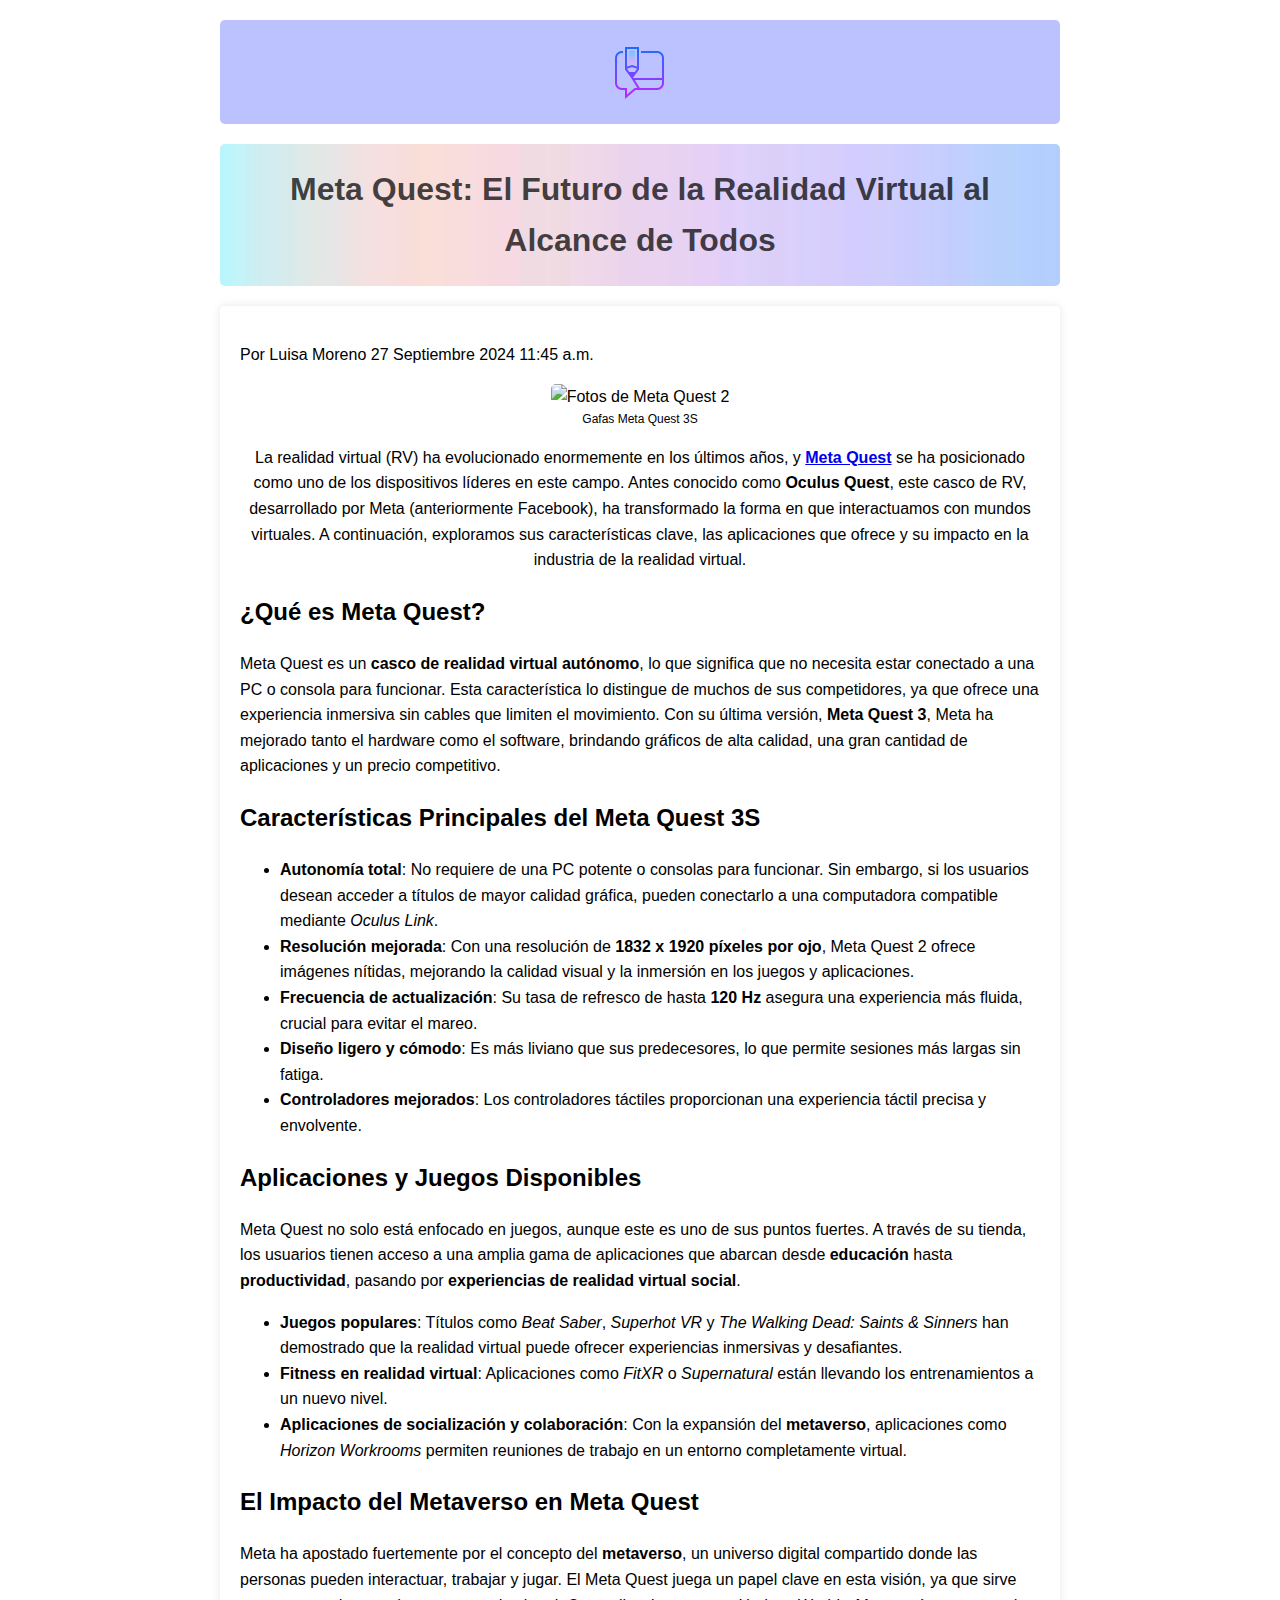
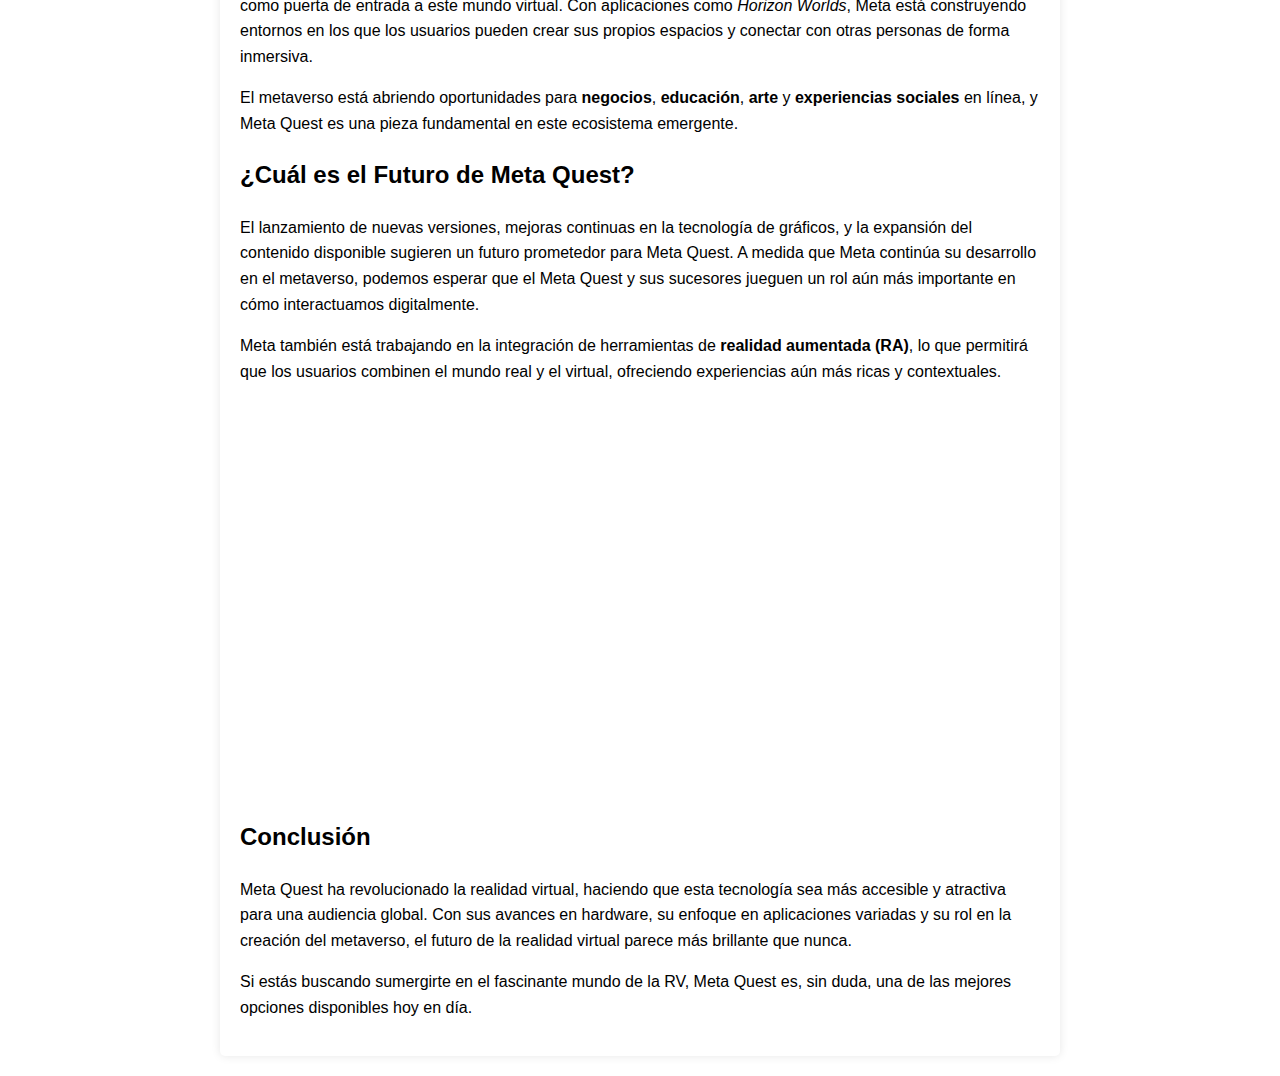
==== articulo.html @ 4269fbe4 "update" ====
<html>
    <head>
        <title>Meta Quest: El Futuro de la Realidad Virtual</title>
        <link rel="stylesheet" href="articulo.css">
        
    </head>

    <body>
        <header>
            <a id=icon href="index.html"><img src="icon.png" alt="Logo" ></a>
          <nav></nav>
             
        </header>

            <div class="titulo">
                
                <h1>Meta Quest: El Futuro de la Realidad Virtual al Alcance de Todos</h1>
                
            </div>

            

        <main>
           
            <section>
                <p>Por Luisa Moreno 27 Septiembre 2024 11:45 a.m.</p>
            </section>
            <section class="meta">
                <img src="https://scontent.fbcn7-2.fna.fbcdn.net/v/t39.2365-6/461281784_1699229494144228_4558299004000906698_n.png?_nc_cat=108&ccb=1-7&_nc_sid=d61bc9&_nc_ohc=MqnwHgGH9qkQ7kNvgGtTOUF&_nc_ht=scontent.fbcn7-2.fna&_nc_gid=AQpBHiRrllKTutJBOdtT3KP&oh=00_AYBszofMrrGeaXEqudrX9FskFVzA6SoxOxONmG6FSy1nRA&oe=66FB4BBB" alt="Fotos de Meta Quest 2">
                <figcaption>Gafas Meta Quest 3S</figcaption>
                <p>La realidad virtual (RV) ha evolucionado enormemente en los últimos años, y <a href="https://www.meta.com/es/quest/" target="_blank"><strong>Meta Quest</strong></a> se ha posicionado como uno de los dispositivos líderes en este campo. Antes conocido como <strong> Oculus Quest</strong>, este casco de RV, desarrollado por Meta (anteriormente Facebook), ha transformado la forma en que interactuamos con mundos virtuales. A continuación, exploramos sus características clave, las aplicaciones que ofrece y su impacto en la industria de la realidad virtual.</p>
            </section>
    
            <section>
                <h2>¿Qué es Meta Quest?</h2>
                <p>Meta Quest es un <strong>casco de realidad virtual autónomo</strong>, lo que significa que no necesita estar conectado a una PC o consola para funcionar. Esta característica lo distingue de muchos de sus competidores, ya que ofrece una experiencia inmersiva sin cables que limiten el movimiento. Con su última versión, <strong>Meta Quest 3</strong>, Meta ha mejorado tanto el hardware como el software, brindando gráficos de alta calidad, una gran cantidad de aplicaciones y un precio competitivo.</p>
            </section>
    
            <section>
                <h2>Características Principales del Meta Quest 3S</h2>
                <ul>
                    <li><strong>Autonomía total</strong>: No requiere de una PC potente o consolas para funcionar. Sin embargo, si los usuarios desean acceder a títulos de mayor calidad gráfica, pueden conectarlo a una computadora compatible mediante <em>Oculus Link</em>.</li>
                    <li><strong>Resolución mejorada</strong>: Con una resolución de <strong>1832 x 1920 píxeles por ojo</strong>, Meta Quest 2 ofrece imágenes nítidas, mejorando la calidad visual y la inmersión en los juegos y aplicaciones.</li>
                    <li><strong>Frecuencia de actualización</strong>: Su tasa de refresco de hasta <strong>120 Hz</strong> asegura una experiencia más fluida, crucial para evitar el mareo.</li>
                    <li><strong>Diseño ligero y cómodo</strong>: Es más liviano que sus predecesores, lo que permite sesiones más largas sin fatiga.</li>
                    <li><strong>Controladores mejorados</strong>: Los controladores táctiles proporcionan una experiencia táctil precisa y envolvente.</li>
                </ul>
            </section>
    
            <section>
                <h2>Aplicaciones y Juegos Disponibles</h2>
                <p>Meta Quest no solo está enfocado en juegos, aunque este es uno de sus puntos fuertes. A través de su tienda, los usuarios tienen acceso a una amplia gama de aplicaciones que abarcan desde <strong>educación</strong> hasta <strong>productividad</strong>, pasando por <strong>experiencias de realidad virtual social</strong>.</p>
                <ul>
                    <li><strong>Juegos populares</strong>: Títulos como <em>Beat Saber</em>, <em>Superhot VR</em> y <em>The Walking Dead: Saints & Sinners</em> han demostrado que la realidad virtual puede ofrecer experiencias inmersivas y desafiantes.</li>
                    <li><strong>Fitness en realidad virtual</strong>: Aplicaciones como <em>FitXR</em> o <em>Supernatural</em> están llevando los entrenamientos a un nuevo nivel.</li>
                    <li><strong>Aplicaciones de socialización y colaboración</strong>: Con la expansión del <strong>metaverso</strong>, aplicaciones como <em>Horizon Workrooms</em> permiten reuniones de trabajo en un entorno completamente virtual.</li>
                </ul>
            </section>
    
            <section>
                <h2>El Impacto del Metaverso en Meta Quest</h2>
                <p>Meta ha apostado fuertemente por el concepto del <strong>metaverso</strong>, un universo digital compartido donde las personas pueden interactuar, trabajar y jugar. El Meta Quest juega un papel clave en esta visión, ya que sirve como puerta de entrada a este mundo virtual. Con aplicaciones como <em>Horizon Worlds</em>, Meta está construyendo entornos en los que los usuarios pueden crear sus propios espacios y conectar con otras personas de forma inmersiva.</p>
                <p>El metaverso está abriendo oportunidades para <strong>negocios</strong>, <strong>educación</strong>, <strong>arte</strong> y <strong>experiencias sociales</strong> en línea, y Meta Quest es una pieza fundamental en este ecosistema emergente.</p>
            </section>
    
         
           <section>
                <h2>¿Cuál es el Futuro de Meta Quest?</h2>
                <p>El lanzamiento de nuevas versiones, mejoras continuas en la tecnología de gráficos, y la expansión del contenido disponible sugieren un futuro prometedor para Meta Quest. A medida que Meta continúa su desarrollo en el metaverso, podemos esperar que el Meta Quest y sus sucesores jueguen un rol aún más importante en cómo interactuamos digitalmente.</p>
                <p>Meta también está trabajando en la integración de herramientas de <strong>realidad aumentada (RA)</strong>, lo que permitirá que los usuarios combinen el mundo real y el virtual, ofreciendo experiencias aún más ricas y contextuales.</p>
                <iframe width="703" height="398" src="https://www.youtube.com/embed/oAf5M4Q0Pu8" title="Introducing Meta Quest 3S" frameborder="0" allow="accelerometer; autoplay; clipboard-write; encrypted-media; gyroscope; picture-in-picture; web-share" referrerpolicy="strict-origin-when-cross-origin" allowfullscreen></iframe>
            </section>
    
            <section>
                <h2>Conclusión</h2>
                <p>Meta Quest ha revolucionado la realidad virtual, haciendo que esta tecnología sea más accesible y atractiva para una audiencia global. Con sus avances en hardware, su enfoque en aplicaciones variadas y su rol en la creación del metaverso, el futuro de la realidad virtual parece más brillante que nunca.</p>
                <p>Si estás buscando sumergirte en el fascinante mundo de la RV, Meta Quest es, sin duda, una de las mejores opciones disponibles hoy en día.</p>
            </section>
        </main>

    </body>
</html>
---- articulo.css ----
body {
    font-family: Arial, Helvetica, sans-serif;
    line-height: 1.6;
    margin: 0;
    padding: 0;
}

header{
    background-color: #56f6;
    color: #000C;
    border-radius: 5px;
    padding: 10px 0;
    text-align: center;
    max-width: 800px;
    margin: 20px auto;
    padding: 20px;
}

h1{ 
    margin: auto;
   
   }

main {
    max-width: 800px;
    margin: 20px auto;
    padding: 20px;
    background-color: #fff;
    box-shadow: 0 0 10px rgba(0, 0, 0, 0.1);
    border-radius: 5px;
}

.meta{
    text-align: center;
}

img {
    display: inline;
    max-width: 90%;
    border-radius: 5px;
}

figcaption{
    font-size: 12px;
}

.titulo{
    background-image: url("Titulo.jpeg");
    background-size: cover;
    color: #000B;
    padding: 20px;
    text-align: center;
    background-repeat: no-repeat;
    max-width: 800px;
    margin: 20px auto;
    border-radius: 5px;
}

#icon{
    position: relative;
    justify-content: flex-start;
    margin-top: auto;
}
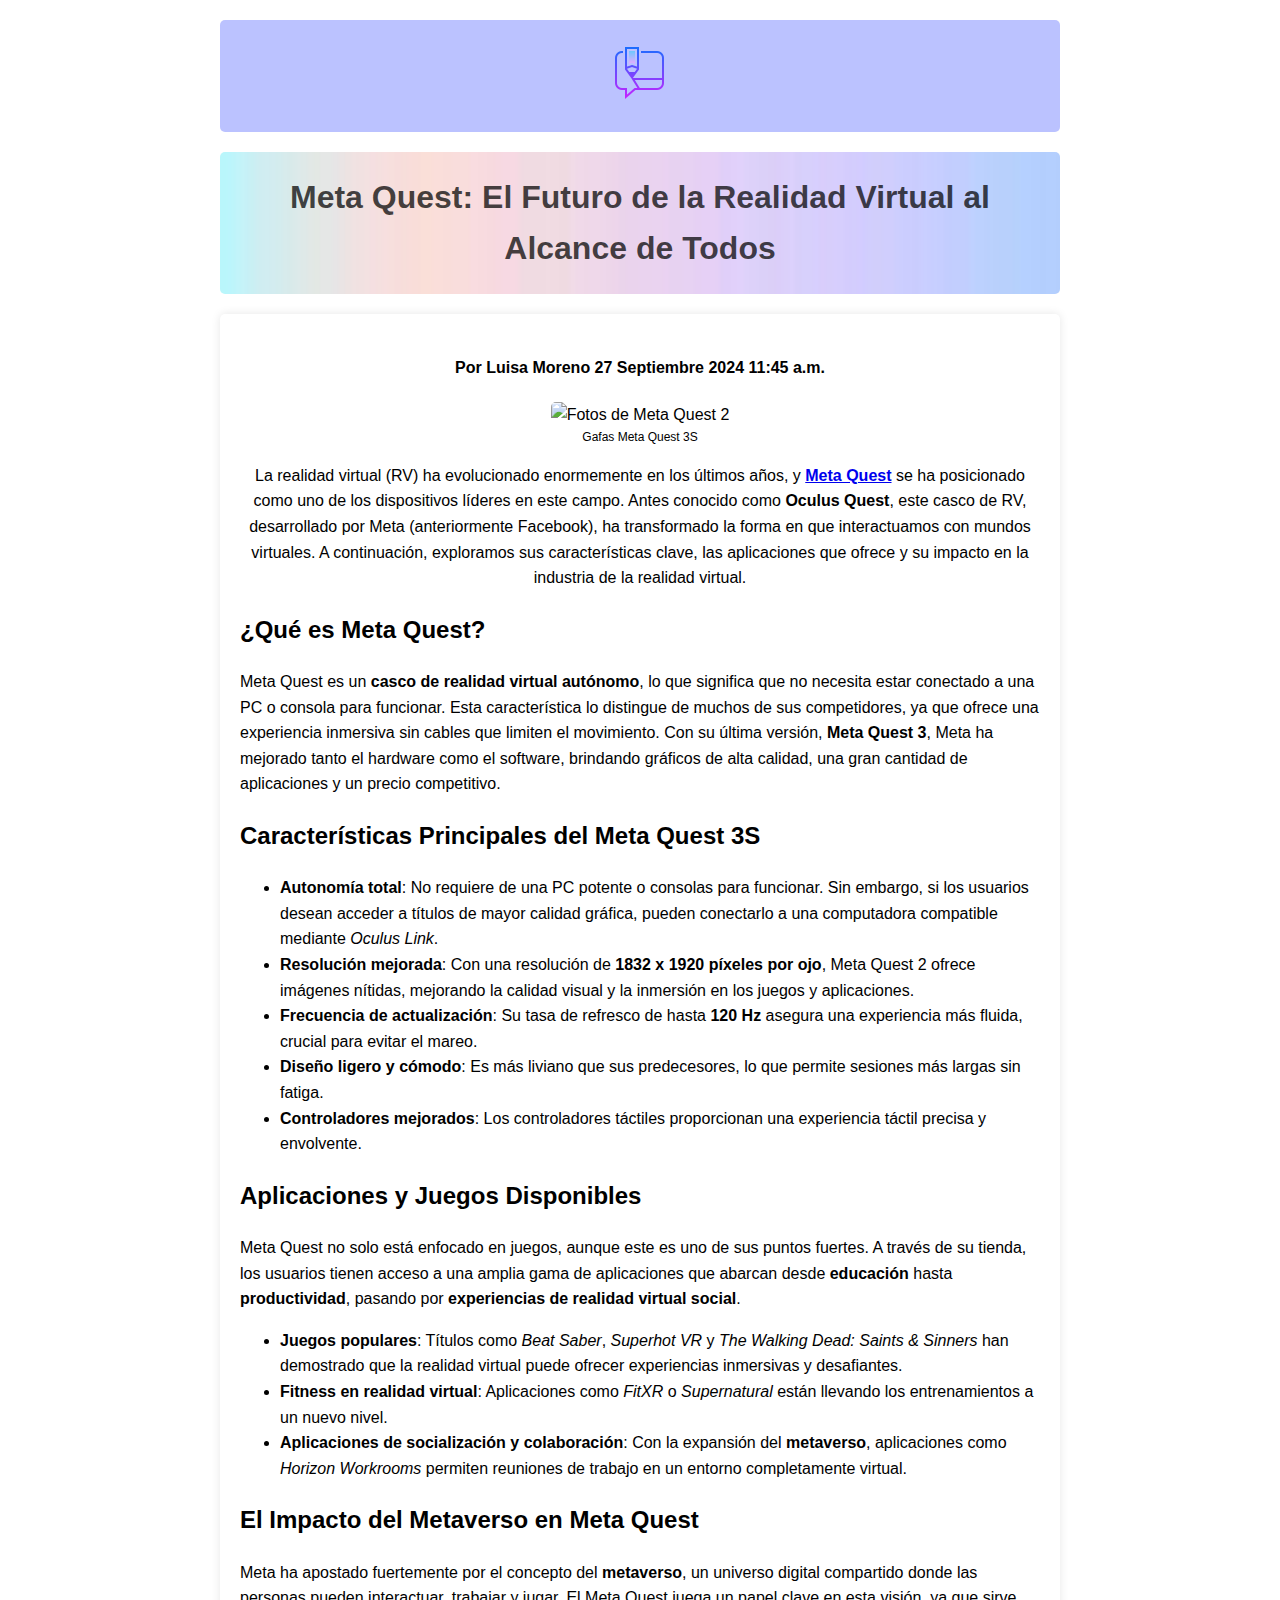
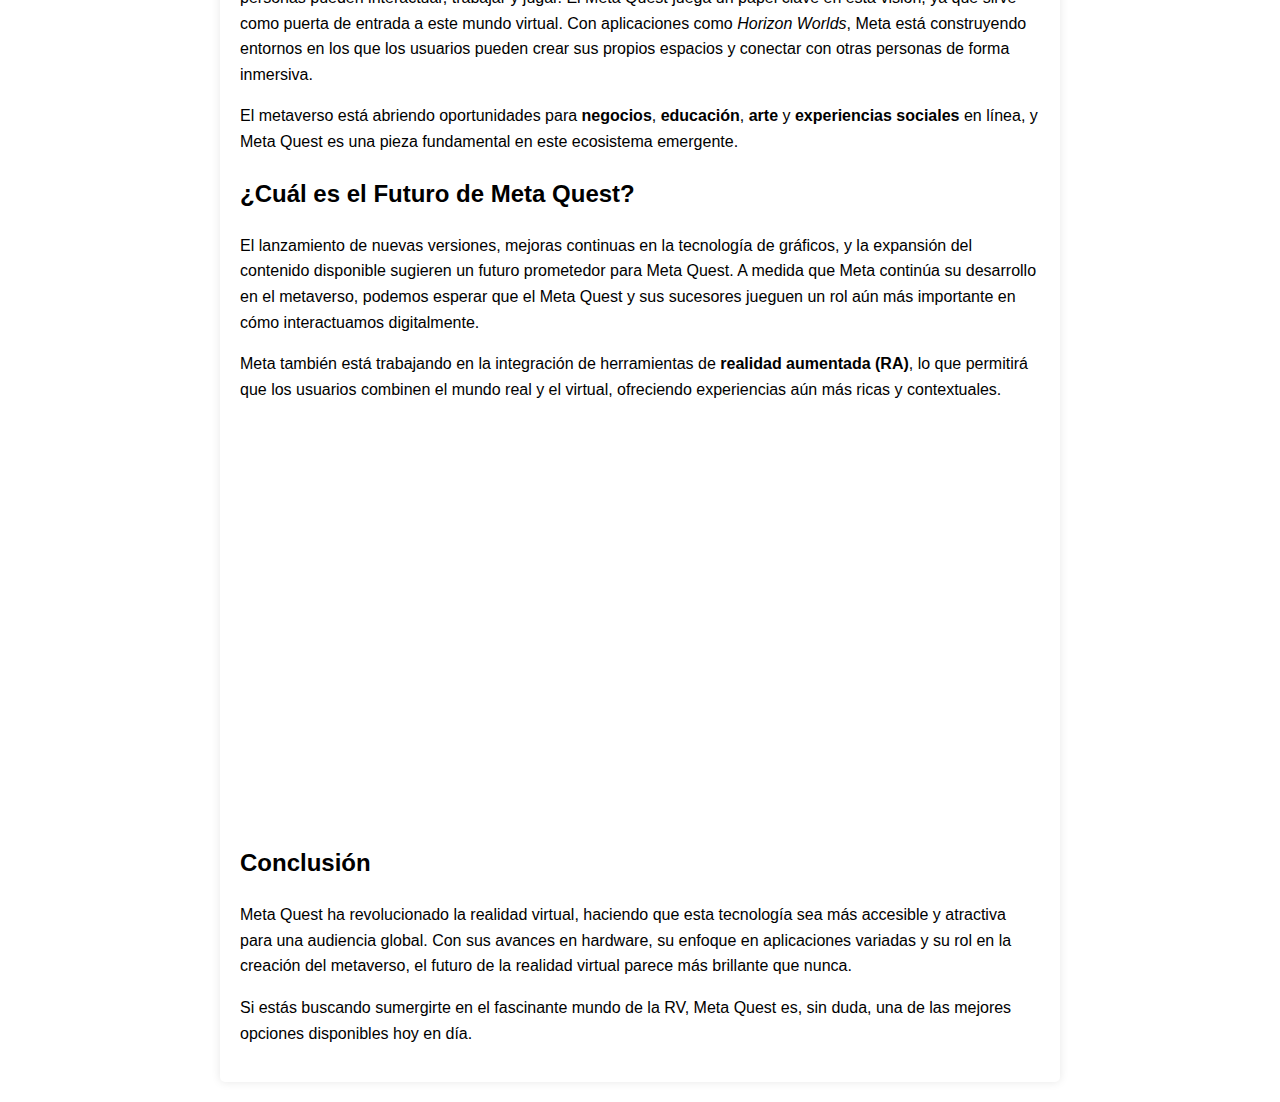
==== commit e3d5a562: "update" ====
--- a/articulo.html
+++ b/articulo.html
@@ -1,8 +1,10 @@
-<html>
+<!DOCTYPE html>
+<html lang="es">
     <head>
         <title>Meta Quest: El Futuro de la Realidad Virtual</title>
         <link rel="stylesheet" href="articulo.css">
-        
+        <meta charset="UTF-8">
+        <meta name="viewport" content="width=device-width, initial-scale=1.0">
     </head>
 
     <body>
@@ -21,13 +23,10 @@
             
 
         <main>
-           
-            <section>
-                <p>Por Luisa Moreno 27 Septiembre 2024 11:45 a.m.</p>
-            </section>
             <section class="meta">
-                <img src="https://scontent.fbcn7-2.fna.fbcdn.net/v/t39.2365-6/461281784_1699229494144228_4558299004000906698_n.png?_nc_cat=108&ccb=1-7&_nc_sid=d61bc9&_nc_ohc=MqnwHgGH9qkQ7kNvgGtTOUF&_nc_ht=scontent.fbcn7-2.fna&_nc_gid=AQpBHiRrllKTutJBOdtT3KP&oh=00_AYBszofMrrGeaXEqudrX9FskFVzA6SoxOxONmG6FSy1nRA&oe=66FB4BBB" alt="Fotos de Meta Quest 2">
-                <figcaption>Gafas Meta Quest 3S</figcaption>
+                <h4>Por Luisa Moreno 27 Septiembre 2024 11:45 a.m.</h4>
+                <figure><img src="https://scontent.fbcn7-2.fna.fbcdn.net/v/t39.2365-6/461281784_1699229494144228_4558299004000906698_n.png?_nc_cat=108&ccb=1-7&_nc_sid=d61bc9&_nc_ohc=MqnwHgGH9qkQ7kNvgGtTOUF&_nc_ht=scontent.fbcn7-2.fna&_nc_gid=AQpBHiRrllKTutJBOdtT3KP&oh=00_AYBszofMrrGeaXEqudrX9FskFVzA6SoxOxONmG6FSy1nRA&oe=66FB4BBB" alt="Fotos de Meta Quest 2">
+                <figcaption>Gafas Meta Quest 3S</figcaption></figure>
                 <p>La realidad virtual (RV) ha evolucionado enormemente en los últimos años, y <a href="https://www.meta.com/es/quest/" target="_blank"><strong>Meta Quest</strong></a> se ha posicionado como uno de los dispositivos líderes en este campo. Antes conocido como <strong> Oculus Quest</strong>, este casco de RV, desarrollado por Meta (anteriormente Facebook), ha transformado la forma en que interactuamos con mundos virtuales. A continuación, exploramos sus características clave, las aplicaciones que ofrece y su impacto en la industria de la realidad virtual.</p>
             </section>
     
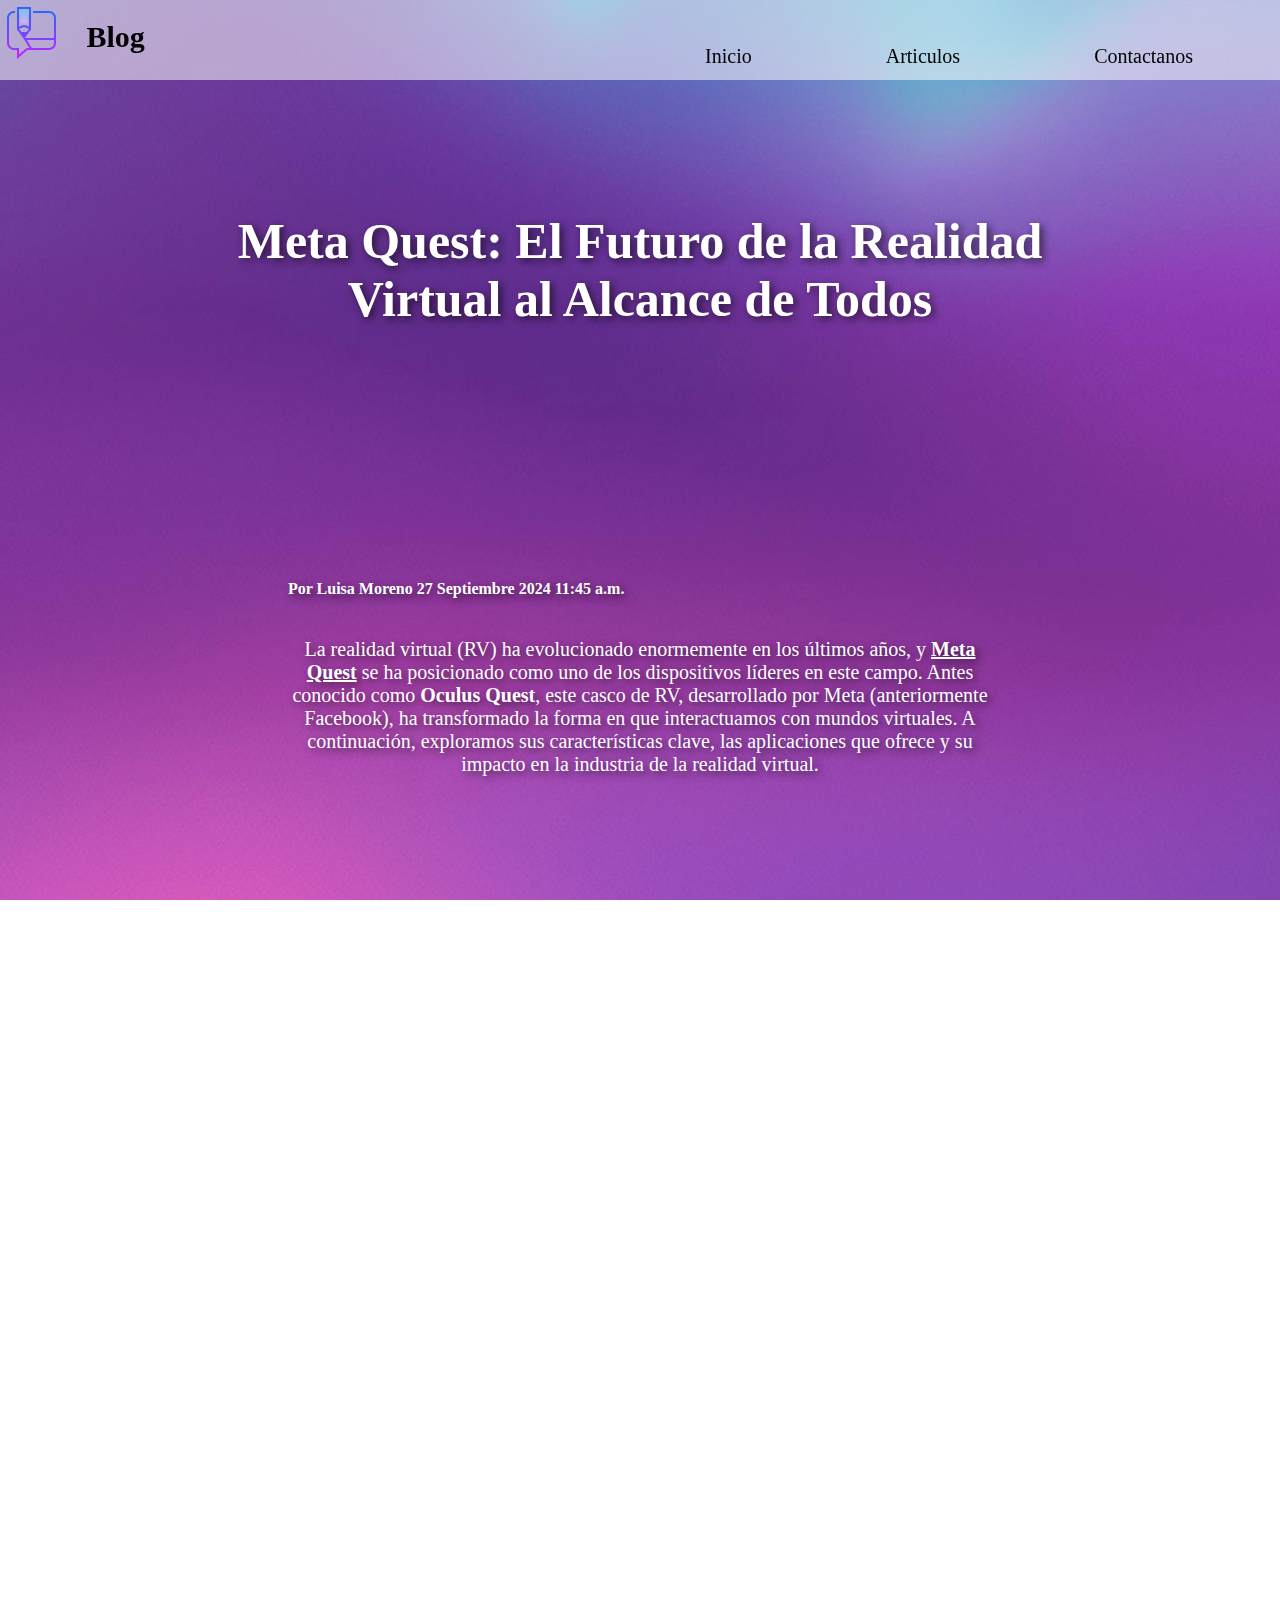
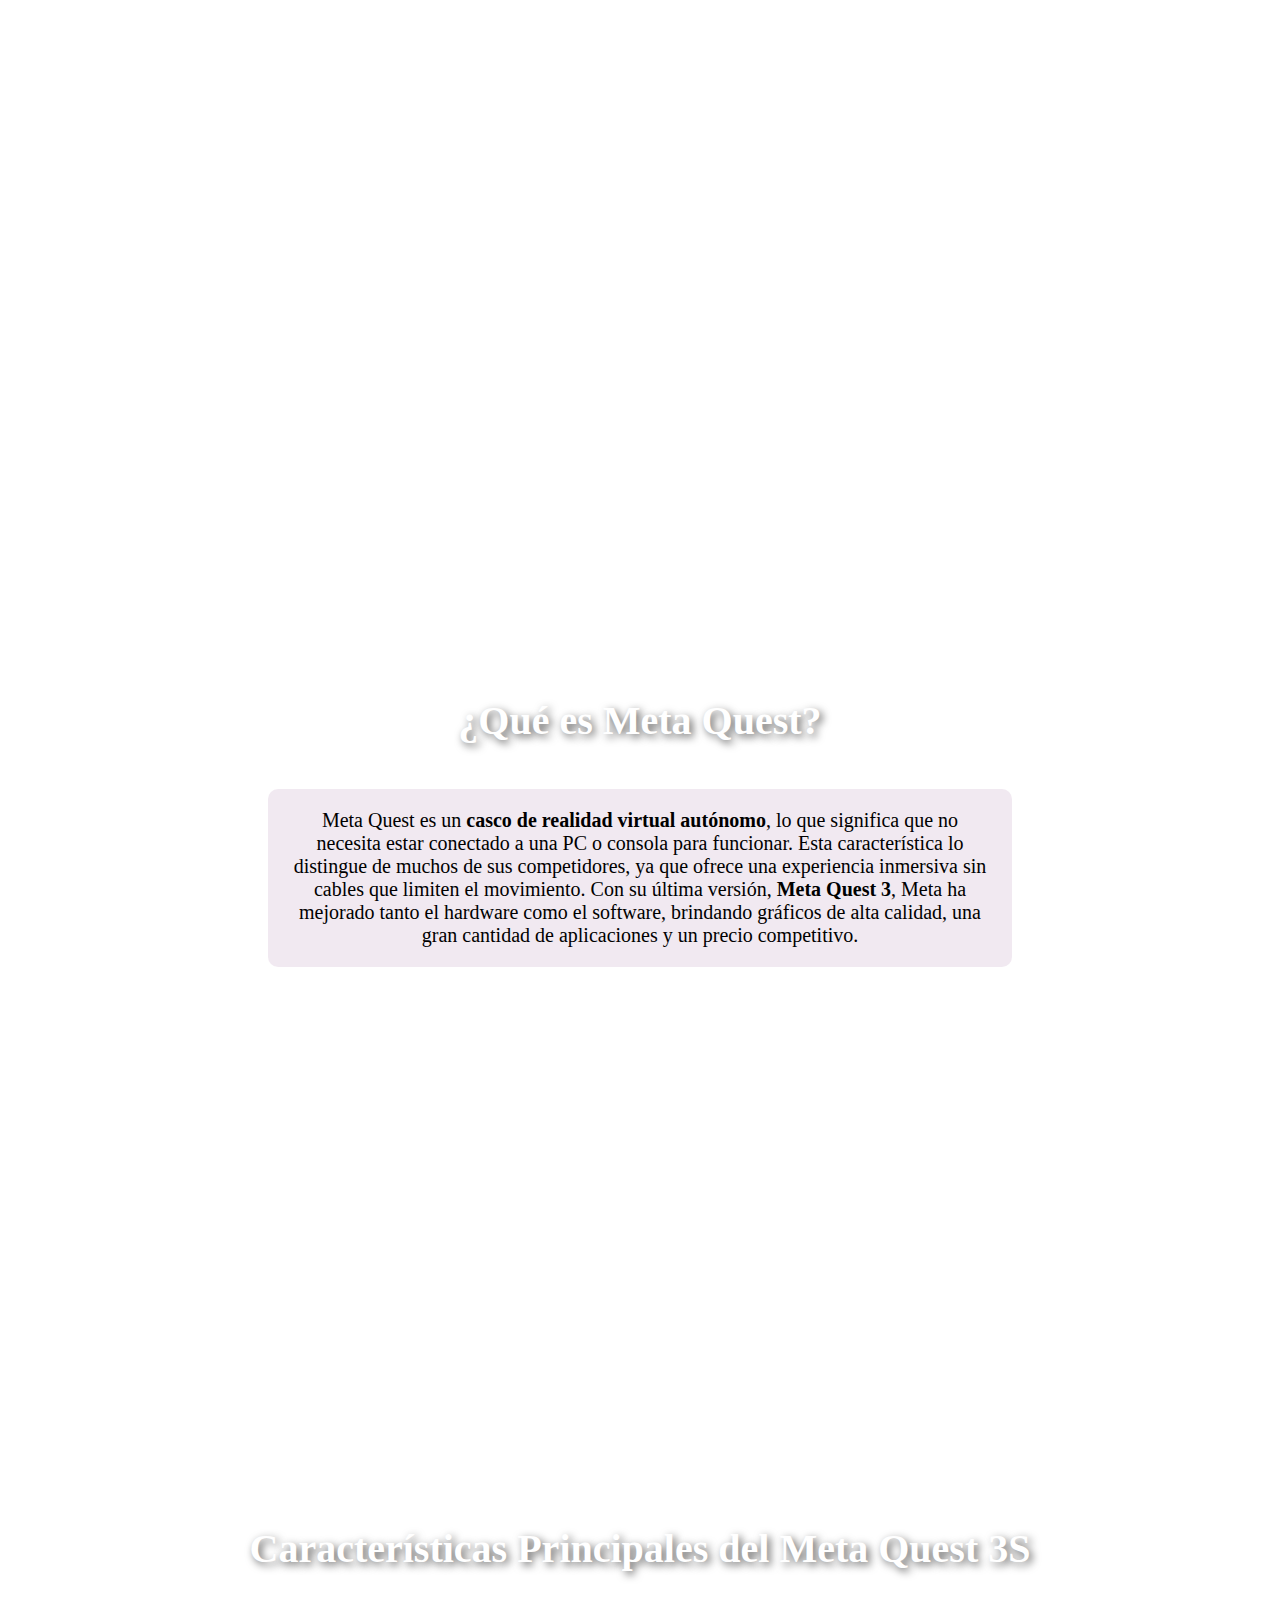
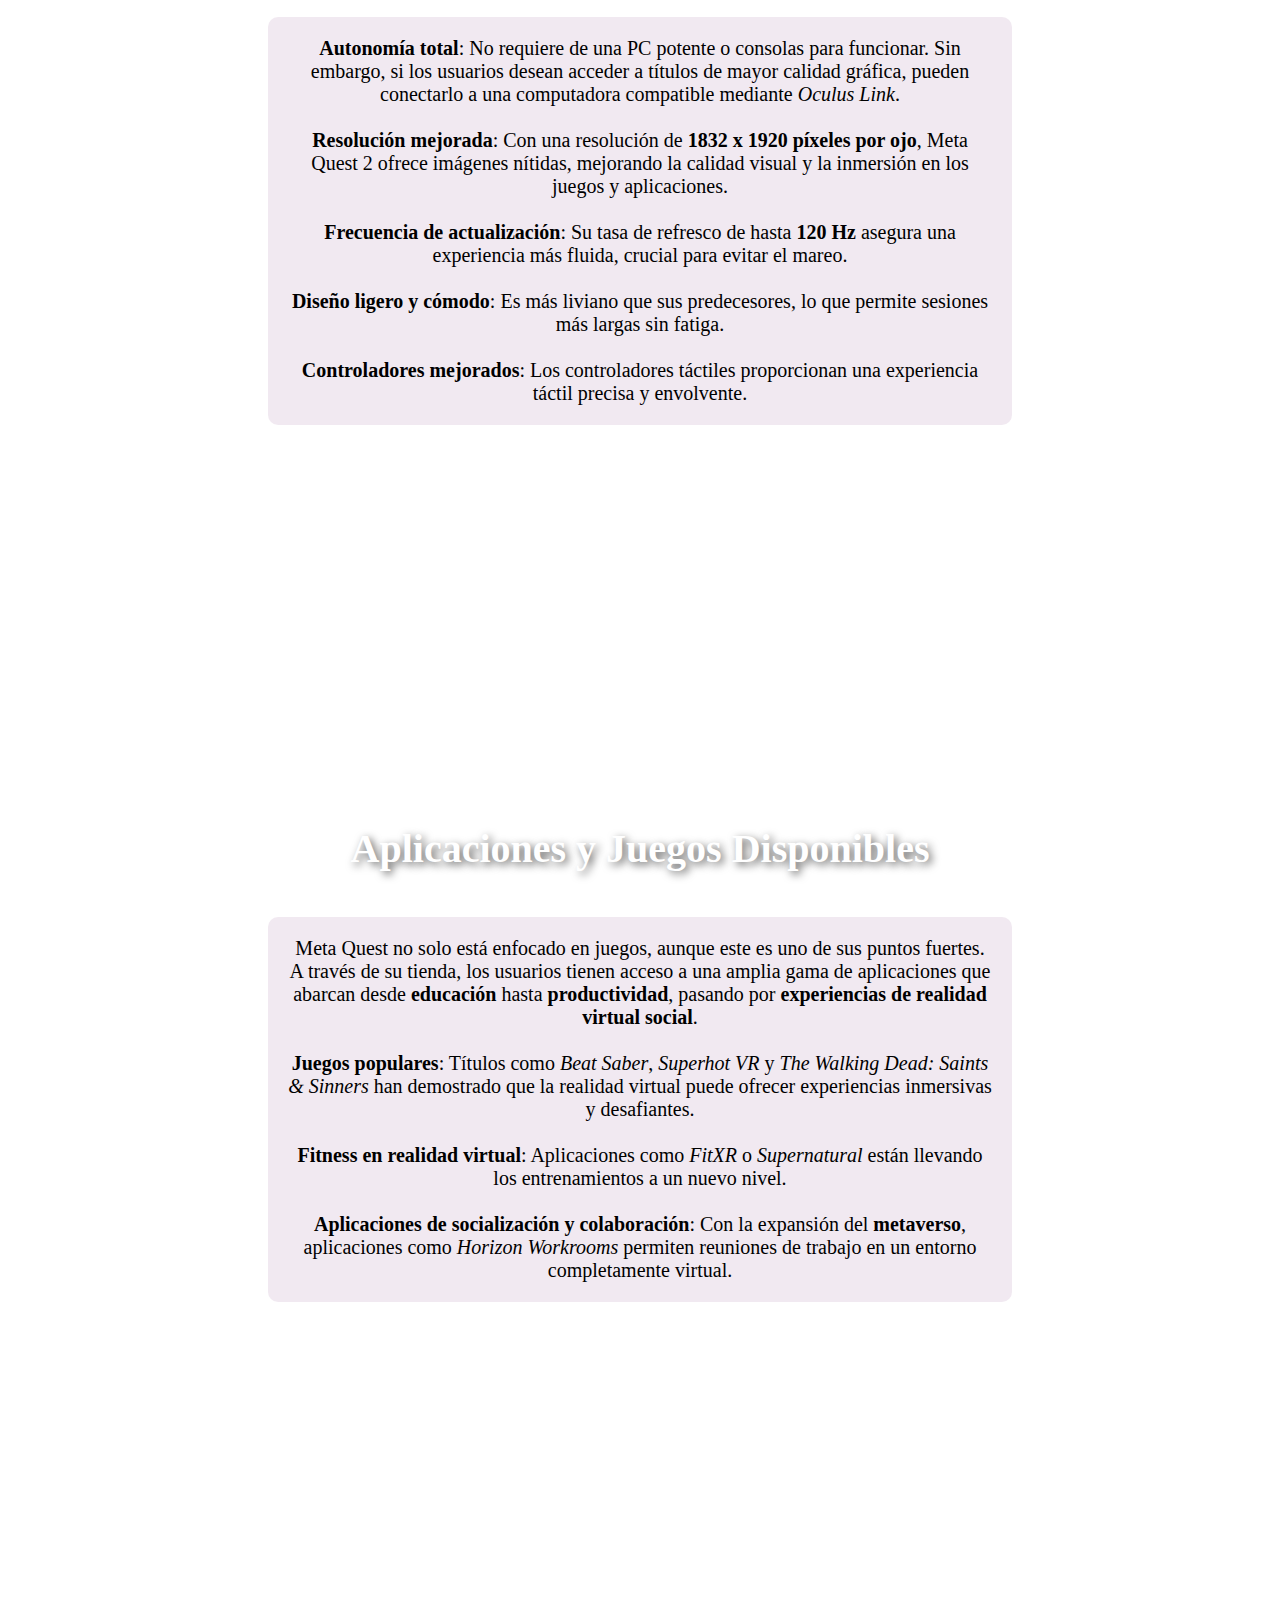
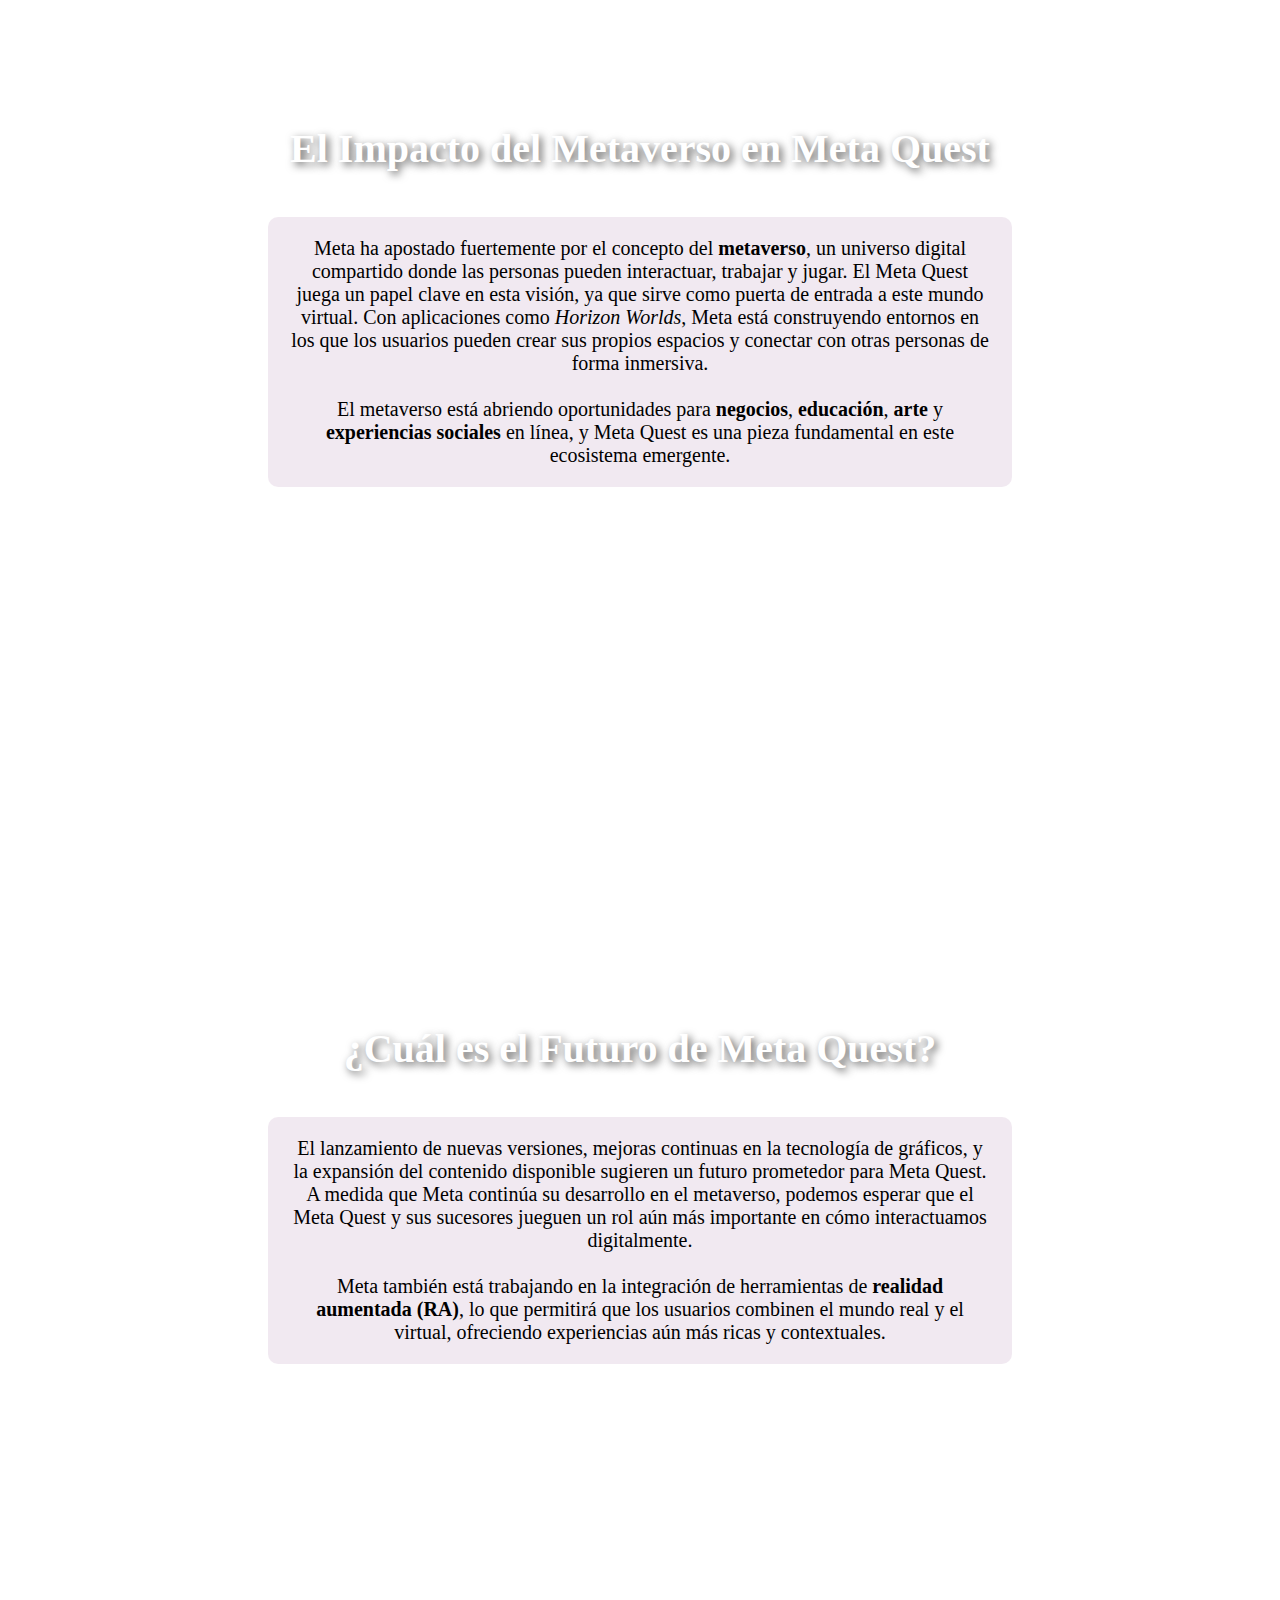
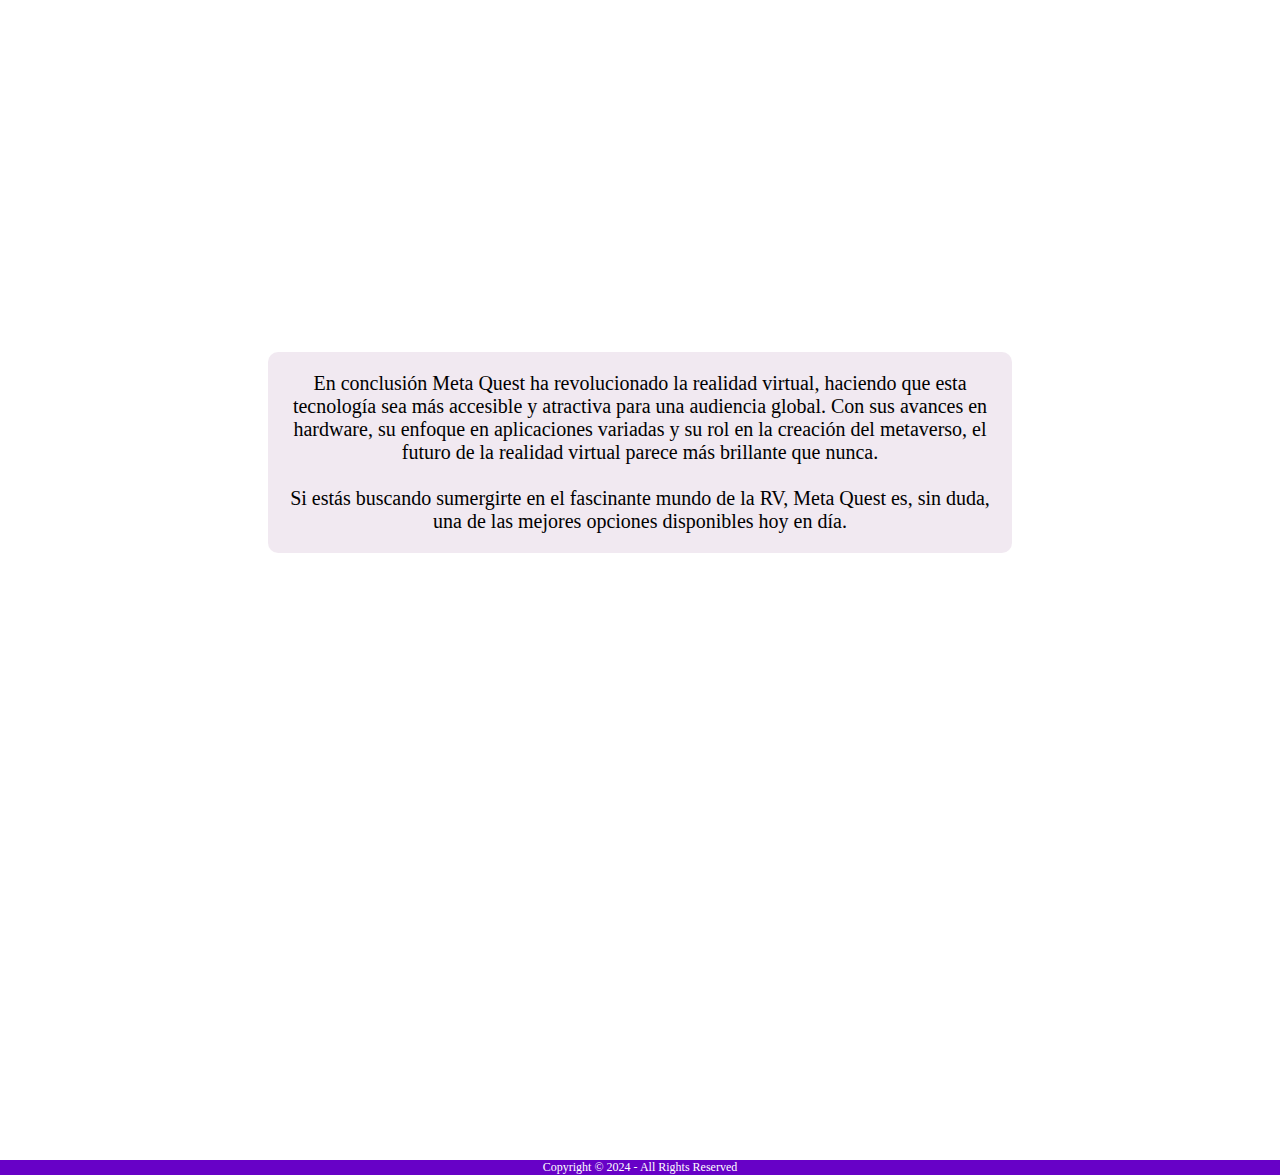
==== commit 7756cb29: "index" ====
--- a/articulo.html
+++ b/articulo.html
@@ -3,79 +3,100 @@
     <head>
         <title>Meta Quest: El Futuro de la Realidad Virtual</title>
         <link rel="stylesheet" href="articulo.css">
+        <link rel="stylesheet" href="index.css">
         <meta charset="UTF-8">
         <meta name="viewport" content="width=device-width, initial-scale=1.0">
     </head>
 
     <body>
         <header>
-            <a id=icon href="index.html"><img src="icon.png" alt="Logo" ></a>
-          <nav></nav>
-             
+            <a href="index.html" class="logo"><img src="img/icon.png" alt="Logo"></a>
+            <div class="cab_nav">
+                <h1 class="blog">Blog</h1>
+                <nav class="menu">
+                    <ul class="nave">
+                        <li><a href="index.html">Inicio</a></li>
+                        <li><a href="index.html">Articulos</a>
+                            <ul class="subnave">
+                                <li><a href="articulo.html">Articulo 1</a></li>
+                                <li><a href="articulo.html">Articulo 2</a></li>
+                                <li><a href="articulo.html">Articulo 3</a></li>
+                                <li><a href="articulo.html">Articulo 4</a></li>
+                            </ul>
+                        </li>
+                        <li><a href="contacto.html">Contactanos</a></li>
+                    </ul>
+                </nav>
+            </div>    
         </header>
 
             <div class="titulo">
                 
-                <h1>Meta Quest: El Futuro de la Realidad Virtual al Alcance de Todos</h1>
+                <h2>Meta Quest: El Futuro de la Realidad Virtual al Alcance de Todos</h2>
                 
             </div>
 
             
 
         <main>
-            <section class="meta">
+            <section class="titulo1">
                 <h4>Por Luisa Moreno 27 Septiembre 2024 11:45 a.m.</h4>
-                <figure><img src="https://scontent.fbcn7-2.fna.fbcdn.net/v/t39.2365-6/461281784_1699229494144228_4558299004000906698_n.png?_nc_cat=108&ccb=1-7&_nc_sid=d61bc9&_nc_ohc=MqnwHgGH9qkQ7kNvgGtTOUF&_nc_ht=scontent.fbcn7-2.fna&_nc_gid=AQpBHiRrllKTutJBOdtT3KP&oh=00_AYBszofMrrGeaXEqudrX9FskFVzA6SoxOxONmG6FSy1nRA&oe=66FB4BBB" alt="Fotos de Meta Quest 2">
-                <figcaption>Gafas Meta Quest 3S</figcaption></figure>
-                <p>La realidad virtual (RV) ha evolucionado enormemente en los últimos años, y <a href="https://www.meta.com/es/quest/" target="_blank"><strong>Meta Quest</strong></a> se ha posicionado como uno de los dispositivos líderes en este campo. Antes conocido como <strong> Oculus Quest</strong>, este casco de RV, desarrollado por Meta (anteriormente Facebook), ha transformado la forma en que interactuamos con mundos virtuales. A continuación, exploramos sus características clave, las aplicaciones que ofrece y su impacto en la industria de la realidad virtual.</p>
+                <p>La realidad virtual (RV) ha evolucionado enormemente en los últimos años, y <a href="https://www.meta.com/es/quest/" target="_blank"><strong>Meta Quest</strong></a> se ha posicionado como uno de los dispositivos líderes en este campo. Antes conocido como <strong> Oculus Quest</strong>, este casco de RV, desarrollado por Meta (anteriormente Facebook), ha transformado la forma en que interactuamos con mundos virtuales. A continuación, exploramos sus características clave, las aplicaciones que ofrece y su impacto en la industria de la realidad virtual.</p>  
             </section>
+
+            <section class="gafas">
+
+            </section>
+            
     
-            <section>
+            <section class="gafas1">
+                <br> <br><br> <br>
                 <h2>¿Qué es Meta Quest?</h2>
                 <p>Meta Quest es un <strong>casco de realidad virtual autónomo</strong>, lo que significa que no necesita estar conectado a una PC o consola para funcionar. Esta característica lo distingue de muchos de sus competidores, ya que ofrece una experiencia inmersiva sin cables que limiten el movimiento. Con su última versión, <strong>Meta Quest 3</strong>, Meta ha mejorado tanto el hardware como el software, brindando gráficos de alta calidad, una gran cantidad de aplicaciones y un precio competitivo.</p>
             </section>
     
-            <section>
+            <section class="gafas1">
                 <h2>Características Principales del Meta Quest 3S</h2>
-                <ul>
-                    <li><strong>Autonomía total</strong>: No requiere de una PC potente o consolas para funcionar. Sin embargo, si los usuarios desean acceder a títulos de mayor calidad gráfica, pueden conectarlo a una computadora compatible mediante <em>Oculus Link</em>.</li>
-                    <li><strong>Resolución mejorada</strong>: Con una resolución de <strong>1832 x 1920 píxeles por ojo</strong>, Meta Quest 2 ofrece imágenes nítidas, mejorando la calidad visual y la inmersión en los juegos y aplicaciones.</li>
-                    <li><strong>Frecuencia de actualización</strong>: Su tasa de refresco de hasta <strong>120 Hz</strong> asegura una experiencia más fluida, crucial para evitar el mareo.</li>
-                    <li><strong>Diseño ligero y cómodo</strong>: Es más liviano que sus predecesores, lo que permite sesiones más largas sin fatiga.</li>
-                    <li><strong>Controladores mejorados</strong>: Los controladores táctiles proporcionan una experiencia táctil precisa y envolvente.</li>
-                </ul>
+                <p>
+                    <strong>Autonomía total</strong>: No requiere de una PC potente o consolas para funcionar. Sin embargo, si los usuarios desean acceder a títulos de mayor calidad gráfica, pueden conectarlo a una computadora compatible mediante <em>Oculus Link</em>.<br> <br> <strong>Resolución mejorada</strong>: Con una resolución de <strong>1832 x 1920 píxeles por ojo</strong>, Meta Quest 2 ofrece imágenes nítidas, mejorando la calidad visual y la inmersión en los juegos y aplicaciones. <br> <br> <strong>Frecuencia de actualización</strong>: Su tasa de refresco de hasta <strong>120 Hz</strong> asegura una experiencia más fluida, crucial para evitar el mareo. <br> <br> <strong>Diseño ligero y cómodo</strong>: Es más liviano que sus predecesores, lo que permite sesiones más largas sin fatiga. <br> <br> <strong>Controladores mejorados</strong>: Los controladores táctiles proporcionan una experiencia táctil precisa y envolvente.
+                </p>
+                
             </section>
     
-            <section>
+            <section class="gafas1">
                 <h2>Aplicaciones y Juegos Disponibles</h2>
-                <p>Meta Quest no solo está enfocado en juegos, aunque este es uno de sus puntos fuertes. A través de su tienda, los usuarios tienen acceso a una amplia gama de aplicaciones que abarcan desde <strong>educación</strong> hasta <strong>productividad</strong>, pasando por <strong>experiencias de realidad virtual social</strong>.</p>
-                <ul>
-                    <li><strong>Juegos populares</strong>: Títulos como <em>Beat Saber</em>, <em>Superhot VR</em> y <em>The Walking Dead: Saints & Sinners</em> han demostrado que la realidad virtual puede ofrecer experiencias inmersivas y desafiantes.</li>
-                    <li><strong>Fitness en realidad virtual</strong>: Aplicaciones como <em>FitXR</em> o <em>Supernatural</em> están llevando los entrenamientos a un nuevo nivel.</li>
-                    <li><strong>Aplicaciones de socialización y colaboración</strong>: Con la expansión del <strong>metaverso</strong>, aplicaciones como <em>Horizon Workrooms</em> permiten reuniones de trabajo en un entorno completamente virtual.</li>
-                </ul>
+                <p>
+                    Meta Quest no solo está enfocado en juegos, aunque este es uno de sus puntos fuertes. A través de su tienda, los usuarios tienen acceso a una amplia gama de aplicaciones que abarcan desde <strong>educación</strong> hasta <strong>productividad</strong>, pasando por <strong>experiencias de realidad virtual social</strong>. <br> <br> <strong>Juegos populares</strong>: Títulos como <em>Beat Saber</em>, <em>Superhot VR</em> y <em>The Walking Dead: Saints & Sinners</em> han demostrado que la realidad virtual puede ofrecer experiencias inmersivas y desafiantes. <br> <br> <strong>Fitness en realidad virtual</strong>: Aplicaciones como <em>FitXR</em> o <em>Supernatural</em> están llevando los entrenamientos a un nuevo nivel. <br> <br><strong>Aplicaciones de socialización y colaboración</strong>: Con la expansión del <strong>metaverso</strong>, aplicaciones como <em>Horizon Workrooms</em> permiten reuniones de trabajo en un entorno completamente virtual.
+                </p>
             </section>
     
-            <section>
+            <section class="gafas1">
                 <h2>El Impacto del Metaverso en Meta Quest</h2>
-                <p>Meta ha apostado fuertemente por el concepto del <strong>metaverso</strong>, un universo digital compartido donde las personas pueden interactuar, trabajar y jugar. El Meta Quest juega un papel clave en esta visión, ya que sirve como puerta de entrada a este mundo virtual. Con aplicaciones como <em>Horizon Worlds</em>, Meta está construyendo entornos en los que los usuarios pueden crear sus propios espacios y conectar con otras personas de forma inmersiva.</p>
-                <p>El metaverso está abriendo oportunidades para <strong>negocios</strong>, <strong>educación</strong>, <strong>arte</strong> y <strong>experiencias sociales</strong> en línea, y Meta Quest es una pieza fundamental en este ecosistema emergente.</p>
+                <p>
+                    Meta ha apostado fuertemente por el concepto del <strong>metaverso</strong>, un universo digital compartido donde las personas pueden interactuar, trabajar y jugar. El Meta Quest juega un papel clave en esta visión, ya que sirve como puerta de entrada a este mundo virtual. Con aplicaciones como <em>Horizon Worlds</em>, Meta está construyendo entornos en los que los usuarios pueden crear sus propios espacios y conectar con otras personas de forma inmersiva. <br> <br>El metaverso está abriendo oportunidades para <strong>negocios</strong>, <strong>educación</strong>, <strong>arte</strong> y <strong>experiencias sociales</strong> en línea, y Meta Quest es una pieza fundamental en este ecosistema emergente.
+                </p>
+
             </section>
     
          
-           <section>
+           <section class="gafas1">
                 <h2>¿Cuál es el Futuro de Meta Quest?</h2>
-                <p>El lanzamiento de nuevas versiones, mejoras continuas en la tecnología de gráficos, y la expansión del contenido disponible sugieren un futuro prometedor para Meta Quest. A medida que Meta continúa su desarrollo en el metaverso, podemos esperar que el Meta Quest y sus sucesores jueguen un rol aún más importante en cómo interactuamos digitalmente.</p>
-                <p>Meta también está trabajando en la integración de herramientas de <strong>realidad aumentada (RA)</strong>, lo que permitirá que los usuarios combinen el mundo real y el virtual, ofreciendo experiencias aún más ricas y contextuales.</p>
+                <p>
+                    El lanzamiento de nuevas versiones, mejoras continuas en la tecnología de gráficos, y la expansión del contenido disponible sugieren un futuro prometedor para Meta Quest. A medida que Meta continúa su desarrollo en el metaverso, podemos esperar que el Meta Quest y sus sucesores jueguen un rol aún más importante en cómo interactuamos digitalmente. <br> <br> Meta también está trabajando en la integración de herramientas de <strong>realidad aumentada (RA)</strong>, lo que permitirá que los usuarios combinen el mundo real y el virtual, ofreciendo experiencias aún más ricas y contextuales.
+                </p>
                 <iframe width="703" height="398" src="https://www.youtube.com/embed/oAf5M4Q0Pu8" title="Introducing Meta Quest 3S" frameborder="0" allow="accelerometer; autoplay; clipboard-write; encrypted-media; gyroscope; picture-in-picture; web-share" referrerpolicy="strict-origin-when-cross-origin" allowfullscreen></iframe>
             </section>
     
-            <section>
-                <h2>Conclusión</h2>
-                <p>Meta Quest ha revolucionado la realidad virtual, haciendo que esta tecnología sea más accesible y atractiva para una audiencia global. Con sus avances en hardware, su enfoque en aplicaciones variadas y su rol en la creación del metaverso, el futuro de la realidad virtual parece más brillante que nunca.</p>
-                <p>Si estás buscando sumergirte en el fascinante mundo de la RV, Meta Quest es, sin duda, una de las mejores opciones disponibles hoy en día.</p>
+            <section class="gafas1">
+                <br> <br><br> <br>
+                <p>En conclusión Meta Quest ha revolucionado la realidad virtual, haciendo que esta tecnología sea más accesible y atractiva para una audiencia global. Con sus avances en hardware, su enfoque en aplicaciones variadas y su rol en la creación del metaverso, el futuro de la realidad virtual parece más brillante que nunca. <br> <br> Si estás buscando sumergirte en el fascinante mundo de la RV, Meta Quest es, sin duda, una de las mejores opciones disponibles hoy en día.</p>
+                
             </section>
         </main>
 
+        <footer>
+            <p>Copyright &copy; 2024 - All Rights Reserved</p>
+          </footer>
+
     </body>
 </html>--- a/articulo.css
+++ b/articulo.css
@@ -1,63 +1,152 @@
-body {
-    font-family: Arial, Helvetica, sans-serif;
-    line-height: 1.6;
-    margin: 0;
-    padding: 0;
+p{
+    font-family: Cambria, Cochin, Georgia, Times, 'Times New Roman', serif;
+    font-size: 12px;
+   
+    
 }
 
-header{
-    background-color: #56f6;
-    color: #000C;
-    border-radius: 5px;
-    padding: 10px 0;
+p a{
+    color: white;
+}
+
+.titulo{
+    width: 100%;
+    height: 60vh;
+    background: url(img/img_6.png);
+    background-position: center;
+    background-size: cover;
+    background-attachment: fixed;
+    display: flex;
+    justify-content: center;
+    align-items: center;
+}
+
+.titulo h2{
+    font-size: 50px;
+    font-family: Cambria, Cochin, Georgia, Times, 'Times New Roman', serif;
+    font-weight: bold;
+    color: #fff; 
+    padding: 15px;
     text-align: center;
-    max-width: 800px;
-    margin: 20px auto;
+    text-shadow: 3px 3px 8px rgba(0, 0, 0, 0.649); 
+    transition: transform 0.3s ease; 
+    max-width: 70%;
+    margin: 0 auto;
+}
+
+.titulo h2:hover {
+    transform: scale(1.1); 
+}
+
+.titulo1{
+    width: 100%;
+    height: 60vh;
+    background: url(img/img_6.png);
+    background-position: center;
+    background-size: cover;
+    background-attachment: fixed;
+    justify-content: center;
+    align-items: center;
     padding: 20px;
 }
 
-h1{ 
-    margin: auto;
-   
-   }
 
-main {
-    max-width: 800px;
-    margin: 20px auto;
+.titulo1 h4{
+    font-family: Cambria, Cochin, Georgia, Times, 'Times New Roman', serif;
+    color: white;
+    text-shadow: 3px 3px 8px rgba(0, 0, 0, 0.649); 
     padding: 20px;
-    background-color: #fff;
-    box-shadow: 0 0 10px rgba(0, 0, 0, 0.1);
-    border-radius: 5px;
+    list-style: none;
+    max-width: 60%;
+    margin: 0 auto;
 }
 
-.meta{
+.titulo1 p{
+    font-family: Cambria, Cochin, Georgia, Times, 'Times New Roman', serif;
+    font-size: 20px;
+    color: white;
+    text-shadow: 3px 3px 8px rgba(0, 0, 0, 0.649); 
     text-align: center;
+    padding: 20px;
+    text-align: center;
+    max-width: 60%;
+    margin: 0 auto;
+    
 }
 
-img {
-    display: inline;
-    max-width: 90%;
-    border-radius: 5px;
+.gafas{
+    background: url(img/img_5.png);
+    width: 100%;
+    height: 120vh;
+    background-position: center;
+    background-size: cover;
+    background-attachment: fixed;
+    display: flex;
+    justify-content: center;
+    align-items: center;
 }
 
-figcaption{
-    font-size: 12px;
+
+.gafas1{
+    background: url(img/img_4.jpg);
+    width: 100%;
+    height: 100vh;
+    background-position: center;
+    background-size: cover;
+    background-attachment: fixed;
+    justify-content: center;
+    align-items: center;
+    padding: 20px;
 }
 
-.titulo{
-    background-image: url("Titulo.jpeg");
-    background-size: cover;
-    color: #000B;
+.gafas1 h2{
+    font-family: Cambria, Cochin, Georgia, Times, 'Times New Roman', serif;
+    font-size: 40px;
+    color: white;
+    text-shadow: 3px 3px 8px rgba(0, 0, 0, 0.649); 
+    text-align: center;
+    padding: 20px;
+    margin: 25px
+}
+
+.gafas1 li{
+    font-family: Cambria, Cochin, Georgia, Times, 'Times New Roman', serif;
+    font-size: 20px;
+    color: black;
+    text-align: center;
+    padding: 20px;
+    list-style: none;
+    max-width: 60%;
+    margin: 0 auto;
+    background-color: rgba(236, 224, 236, 0.721);
+    border-radius: 10px;
+}
+
+.gafas1 p{
+    font-family: Cambria, Cochin, Georgia, Times, 'Times New Roman', serif;
+    font-size: 20px;
+    color:black;
+    text-align: center;
     padding: 20px;
     text-align: center;
-    background-repeat: no-repeat;
-    max-width: 800px;
-    margin: 20px auto;
-    border-radius: 5px;
+    max-width: 60%;
+    margin: 0 auto;
+    background-color: rgba(236, 224, 236, 0.721);
+    border-radius: 10px;
 }
 
-#icon{
-    position: relative;
-    justify-content: flex-start;
-    margin-top: auto;
+.gafas1 iframe {
+    display: block;
+    margin: 20px auto 20px;
+    padding: 30px;  
+}
+
+p:hover {
+    transform: scale(1.1); 
+}
+
+footer{
+    text-align: center;
+    background-color: rgb(103, 1, 199);
+    color: #fff;
 }--- a/index.css
+++ b/index.css
@@ -0,0 +1,106 @@
+*{
+    padding: 0px;
+    margin: 0px;
+    box-sizing: border-box;
+}
+
+header{
+    width: 100%;
+    height: 80px;
+    background-color: #fff8;
+    position: fixed;
+}
+
+.cab_nav{
+    width: 100%;
+    padding: 20px;
+    text-align: right;
+    position: fixed;
+    top: 0px;
+}
+
+.cab_nav ul li{
+    list-style: none;
+    display: inline-block;
+    padding: 10px 50px;
+    color: black;
+    font-size: 20px;
+    font-family: Cambria, Cochin, Georgia, Times, 'Times New Roman', serif;
+    cursor: pointer;
+}
+
+.cab_nav ul li a{
+    text-decoration: none;
+    color: black;
+}
+
+.blog{
+    width: 120px;
+    padding: 0px 20px;
+    float: left;
+    position: relative;
+    top: 5%;
+    left: 2%;
+    font-size: 30px;
+    font-family: Cambria, Cochin, Georgia, Times, 'Times New Roman', serif;
+    z-index: 1; 
+}
+
+.logo{
+    width: 80px;
+    position: relative;
+    display: inline-block;
+    cursor: pointer;
+    z-index: 10; 
+}
+
+.nave{
+    float: right;
+}
+
+.nave li a{
+    border-radius: 8px;
+    padding: 10px 12px;
+    display: block;
+    margin: 5px;
+}
+
+nav li a:hover{
+    background-color: #ababab;
+    color: white;
+}
+
+.nave > li {
+    float: left;
+}
+
+.nave li ul{
+    display: none;
+    text-align: center;
+    top: 100%;
+    left: 0;
+    padding: 0;
+    margin: 0;
+    text-align: left;
+    position: absolute;
+}
+  
+.nave li:hover > ul{
+    display: block;
+}
+
+.nave li {
+    position: relative;
+}
+
+.subnave li a {
+    display: block;
+    padding: 10px 15px;
+    text-decoration: none;
+    color: black;
+}
+
+.subnave li a:hover {
+    background-color: #ababab;
+    color: white;
+}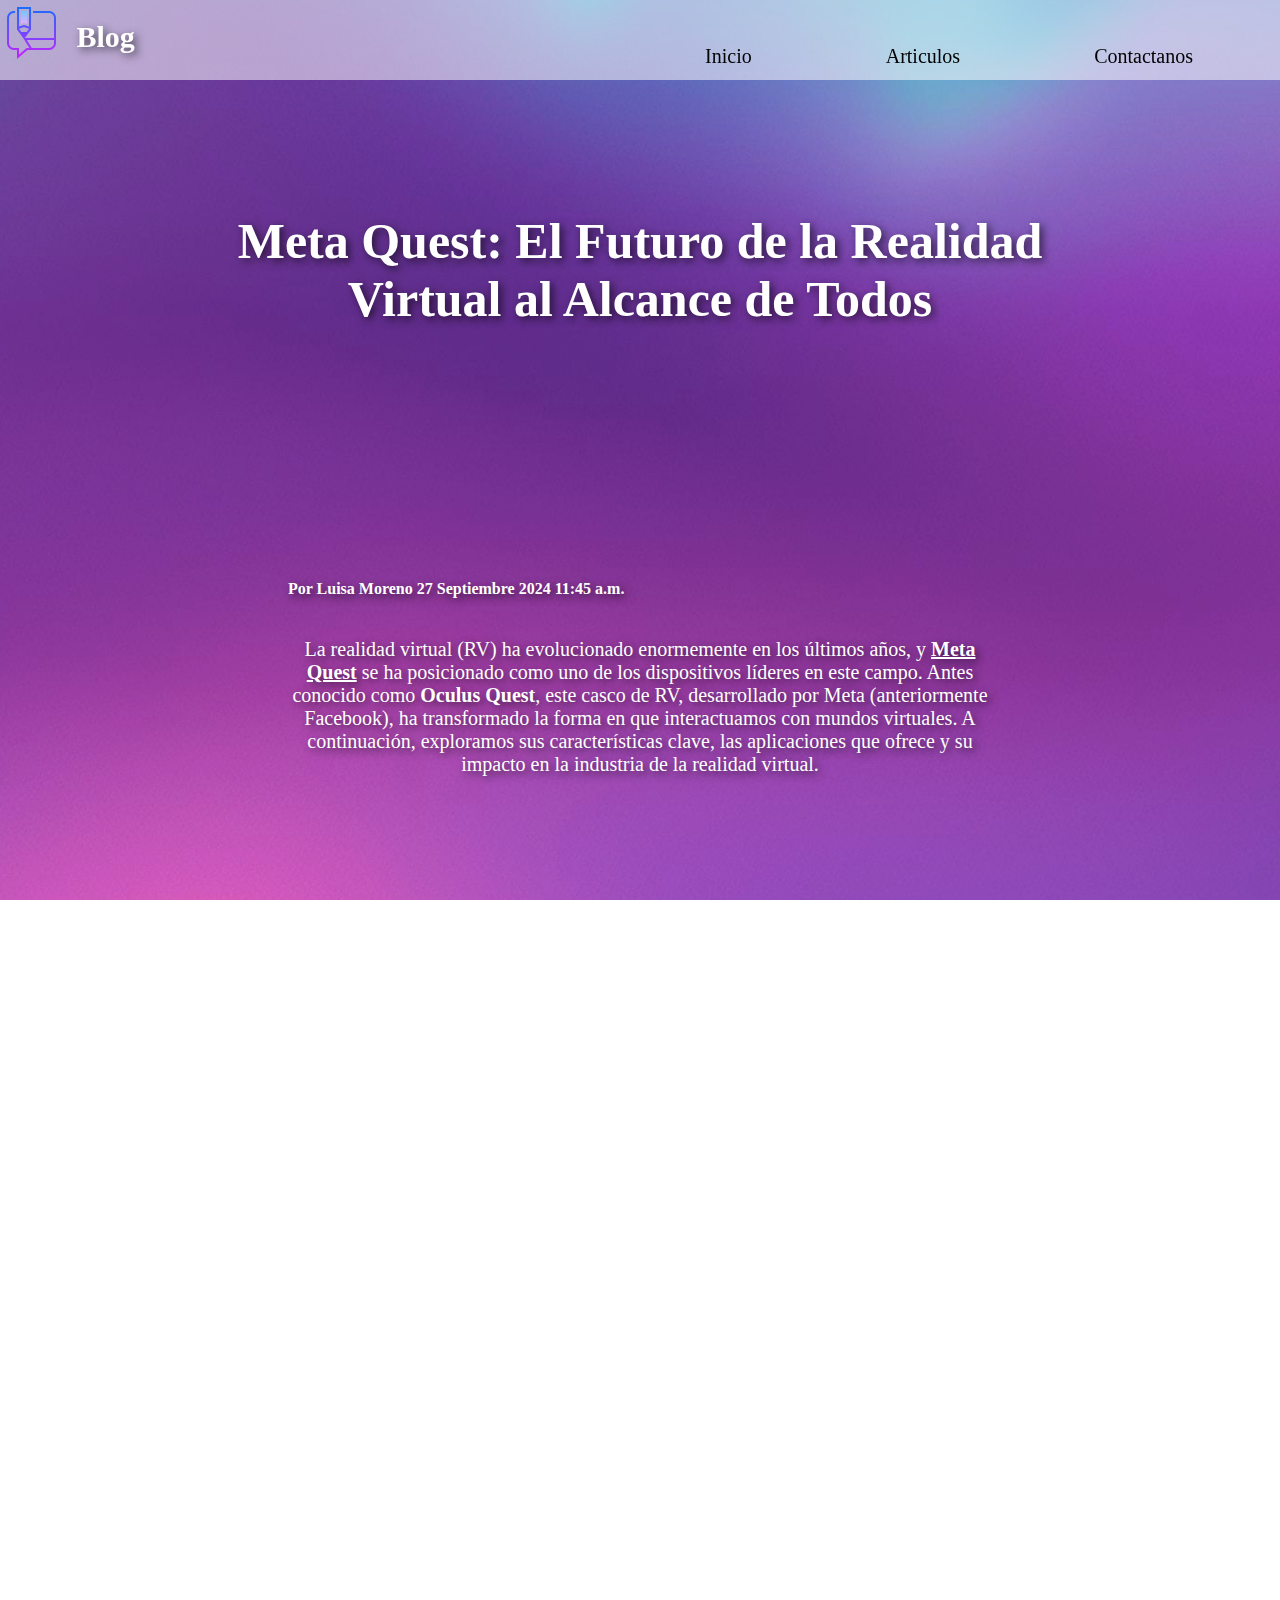
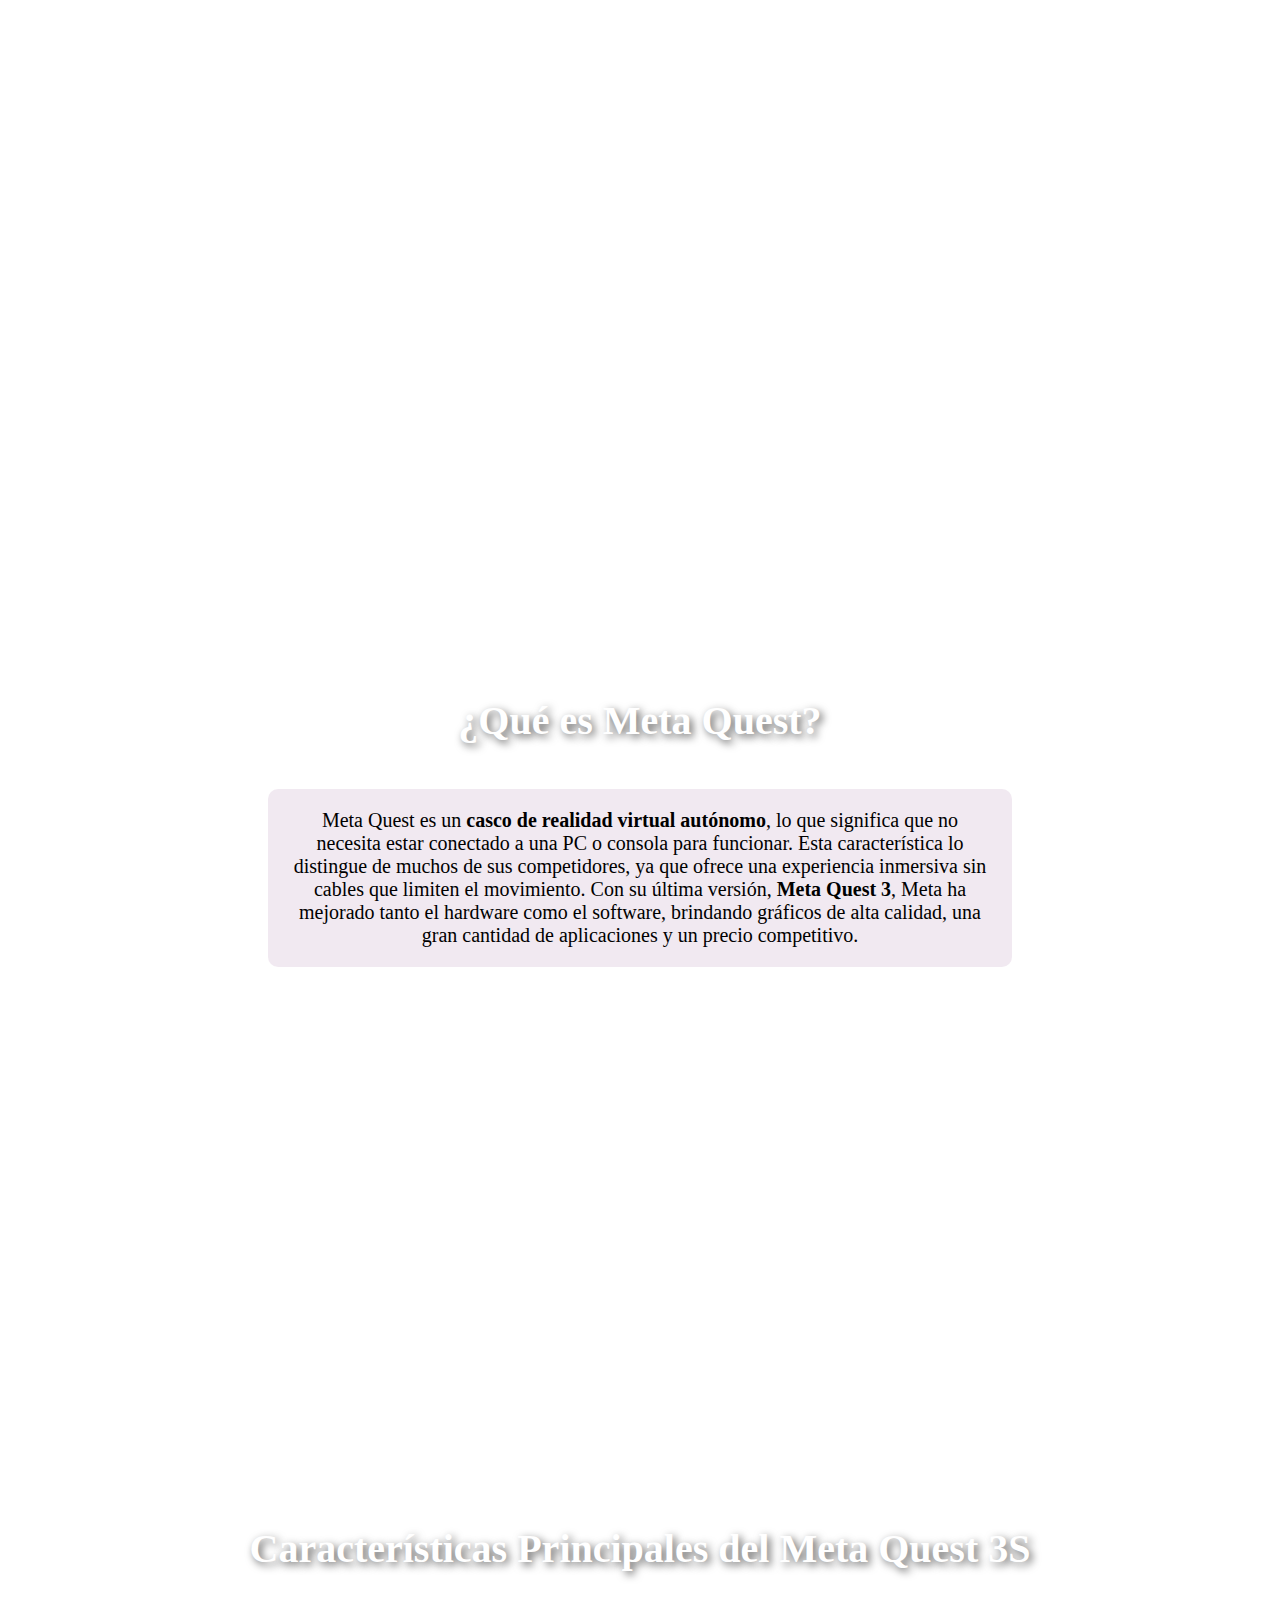
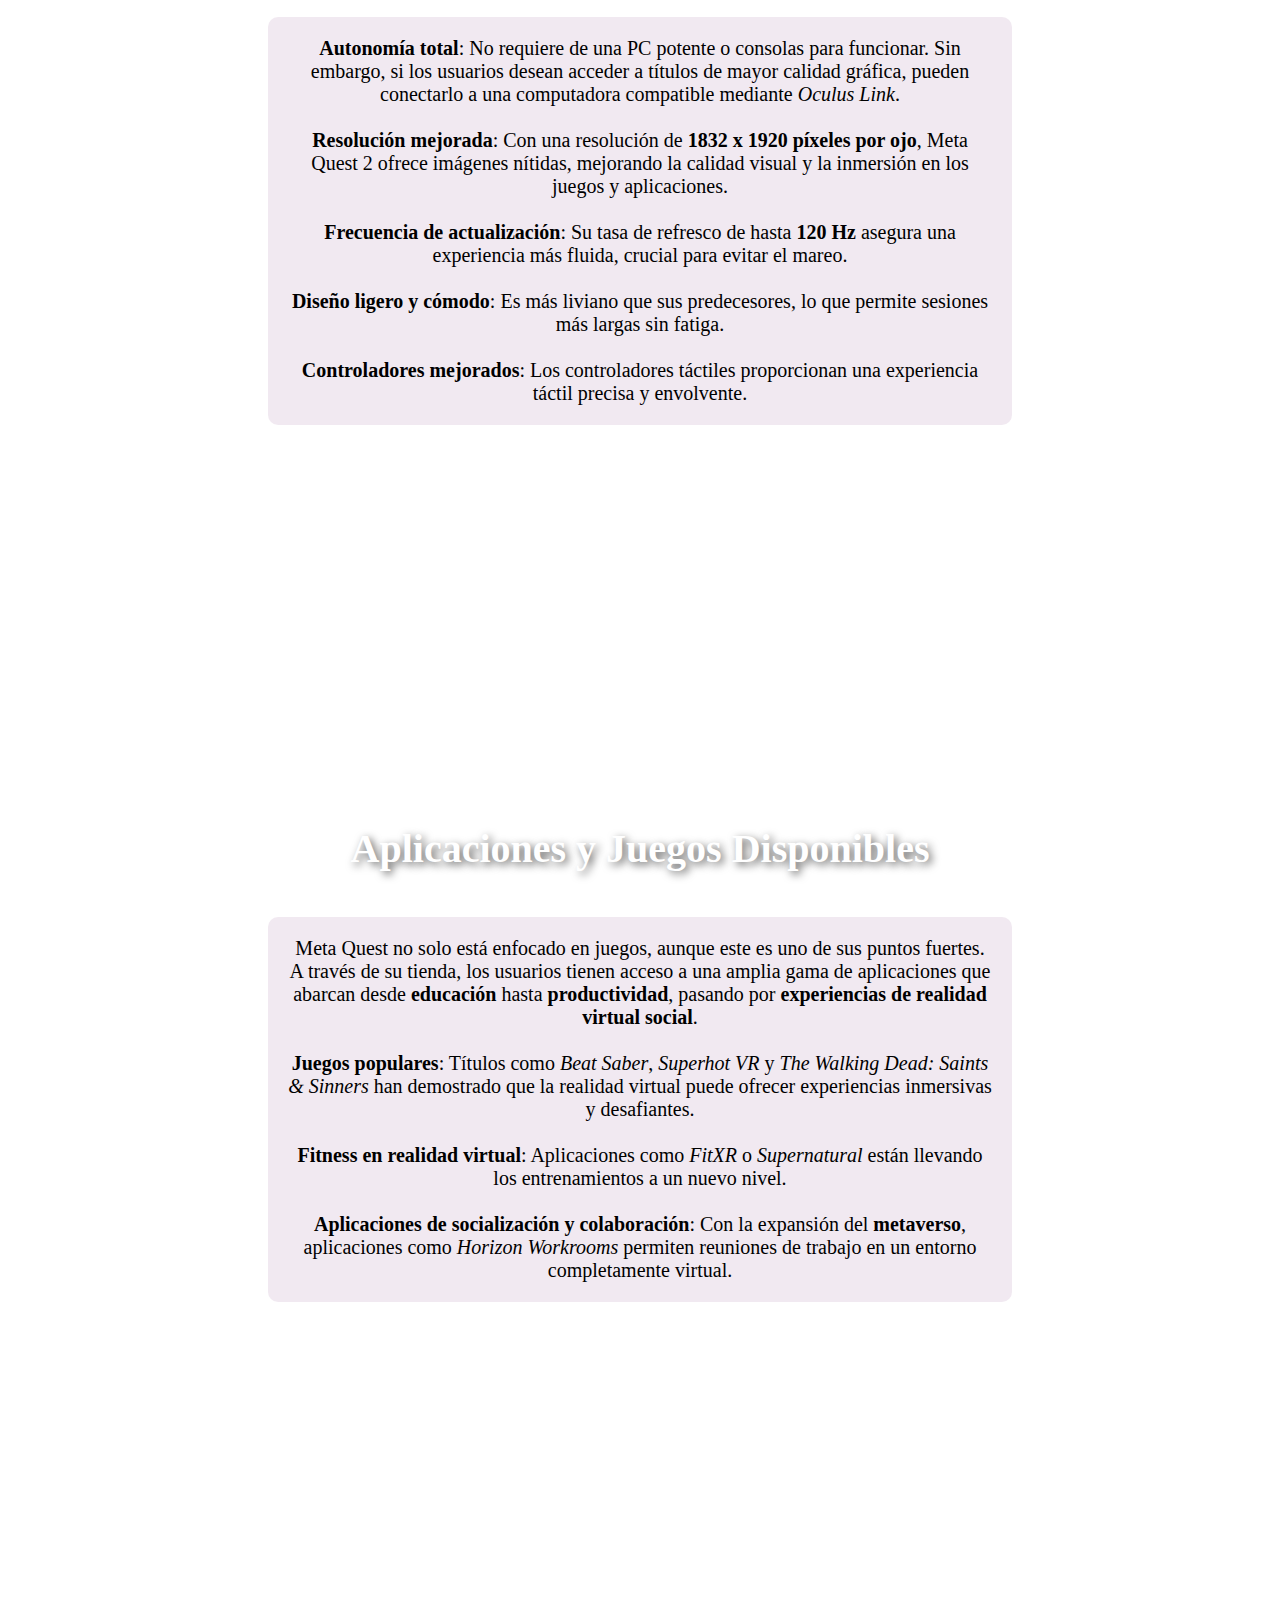
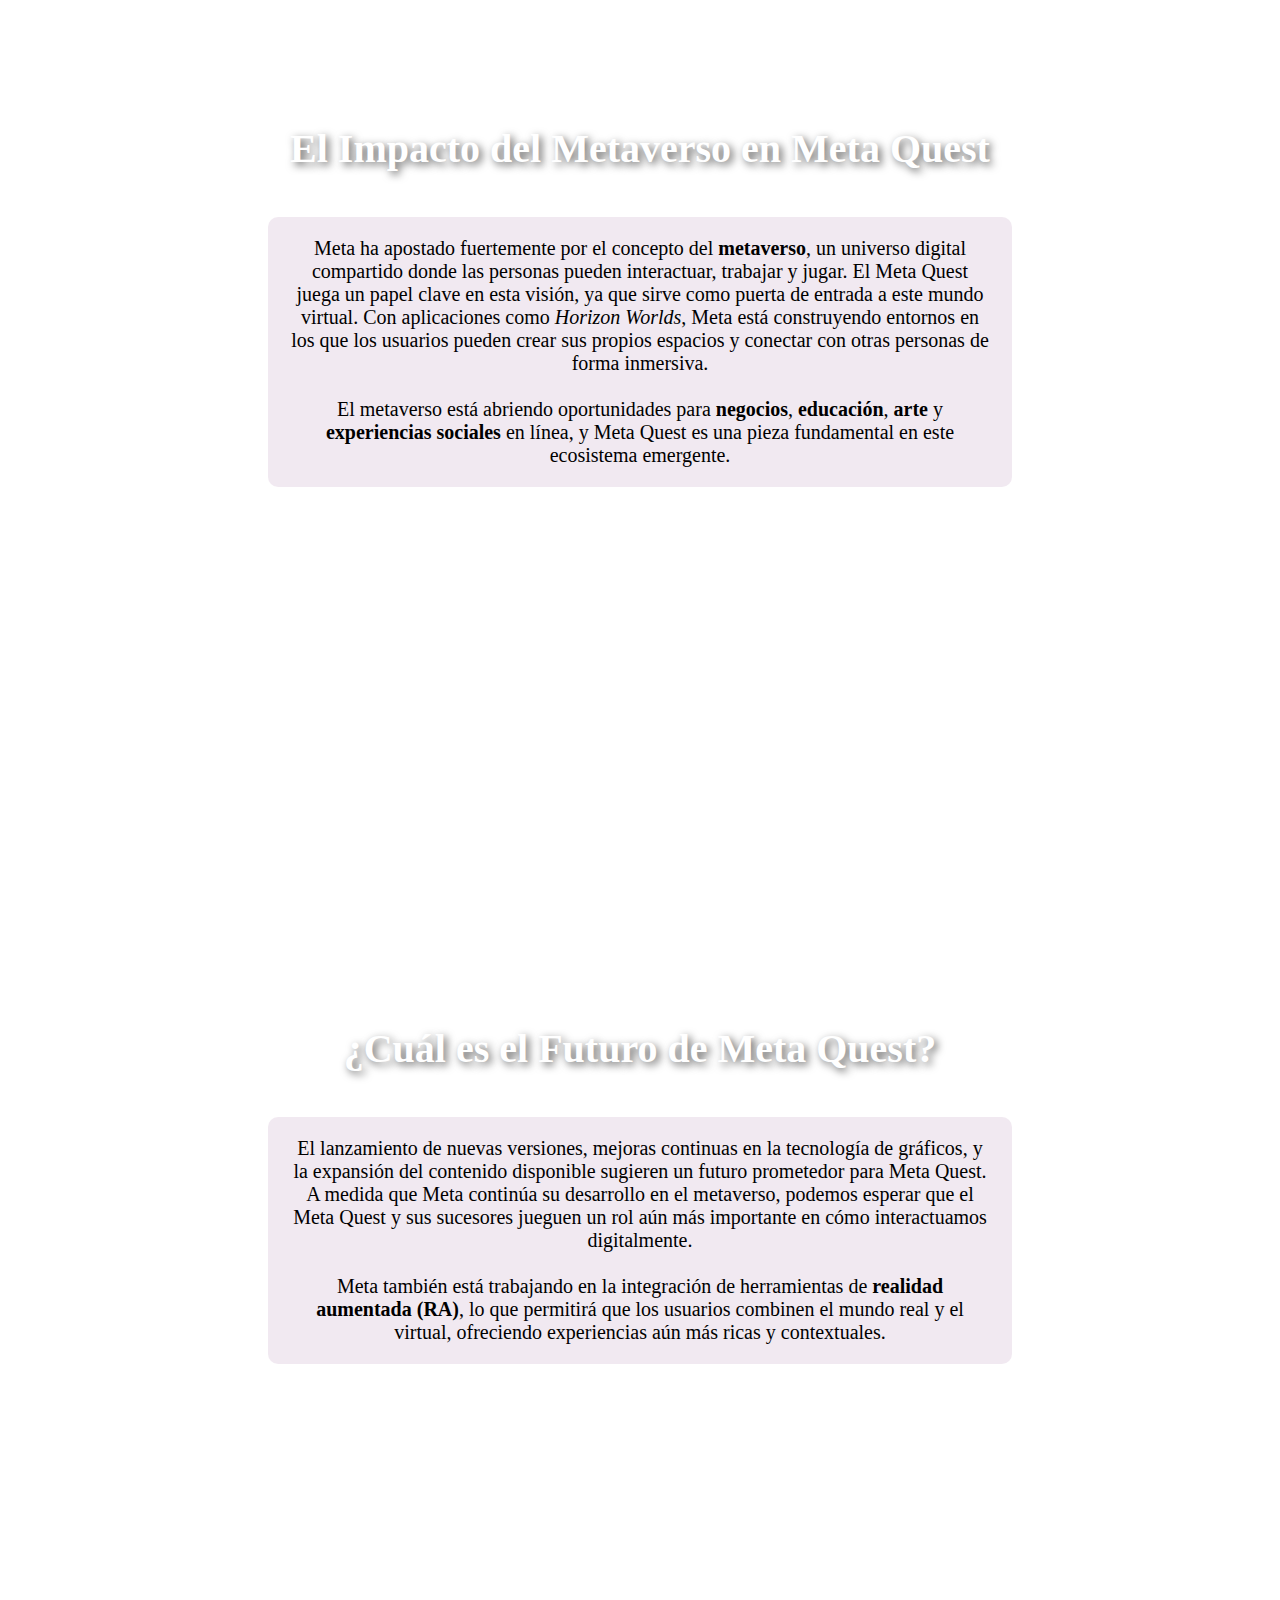
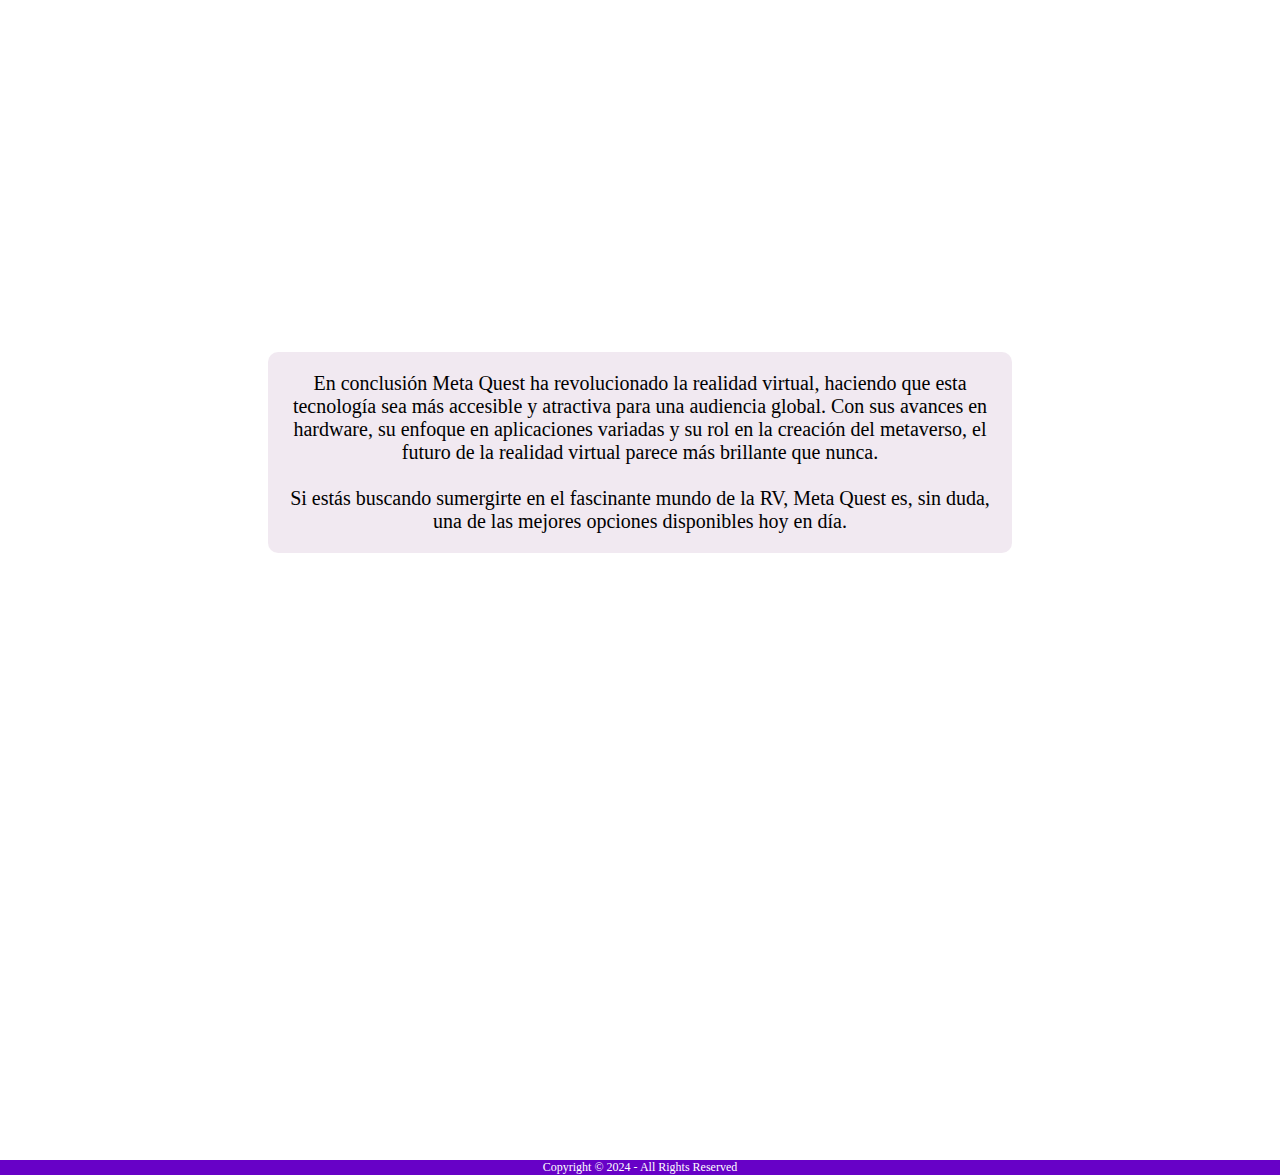
==== commit 3c6763eb: "css de index" ====
--- a/articulo.html
+++ b/articulo.html
@@ -18,8 +18,8 @@
                         <li><a href="index.html">Inicio</a></li>
                         <li><a href="index.html">Articulos</a>
                             <ul class="subnave">
-                                <li><a href="articulo.html">Articulo 1</a></li>
-                                <li><a href="articulo.html">Articulo 2</a></li>
+                                <li><a href="articulo.html">Meta Quest</a></li>
+                                <li><a href="book.html">Libros de programación</a></li>
                                 <li><a href="articulo.html">Articulo 3</a></li>
                                 <li><a href="articulo.html">Articulo 4</a></li>
                             </ul>
--- a/index.css
+++ b/index.css
@@ -36,14 +36,16 @@
 
 .blog{
     width: 120px;
-    padding: 0px 20px;
+    padding: 0px 30px;
     float: left;
     position: relative;
     top: 5%;
     left: 2%;
     font-size: 30px;
     font-family: Cambria, Cochin, Georgia, Times, 'Times New Roman', serif;
-    z-index: 1; 
+    z-index: 1;
+    color: white;
+    text-shadow: 3px 3px 8px rgba(0, 0, 0, 0.649);
 }
 
 .logo{
@@ -66,7 +68,7 @@
 }
 
 nav li a:hover{
-    background-color: #ababab;
+    background-color: #5bbef7;
     color: white;
 }
 
@@ -101,6 +103,38 @@
 }
 
 .subnave li a:hover {
-    background-color: #ababab;
+    background-color: #5bbef7;
     color: white;
+}
+
+.post{
+    background: url(img/img_2.jpg);
+    width: 100%;
+    height: 120vh;
+    background-position: center;
+    background-size: cover;
+    background-attachment: fixed;
+    display: flex;
+    justify-content: center;
+    align-items: center;
+}
+
+.post p{
+    font-family: 'Roboto', sans-serif;
+    font-size: 25px;
+    color: black;
+    text-shadow: 3px 3px 8px rgb(255, 253, 253); 
+    text-align: center;
+    padding: 20px;
+    text-align: center;
+    max-width: 60%;
+    margin: 0 auto;
+    background-color: rgba(255, 255, 255, 0.721);
+    border-radius: 10px;
+    letter-spacing: 2px;
+    line-height: 150%;
+}
+
+.post p:hover {
+    transform: scale(1.1); 
 }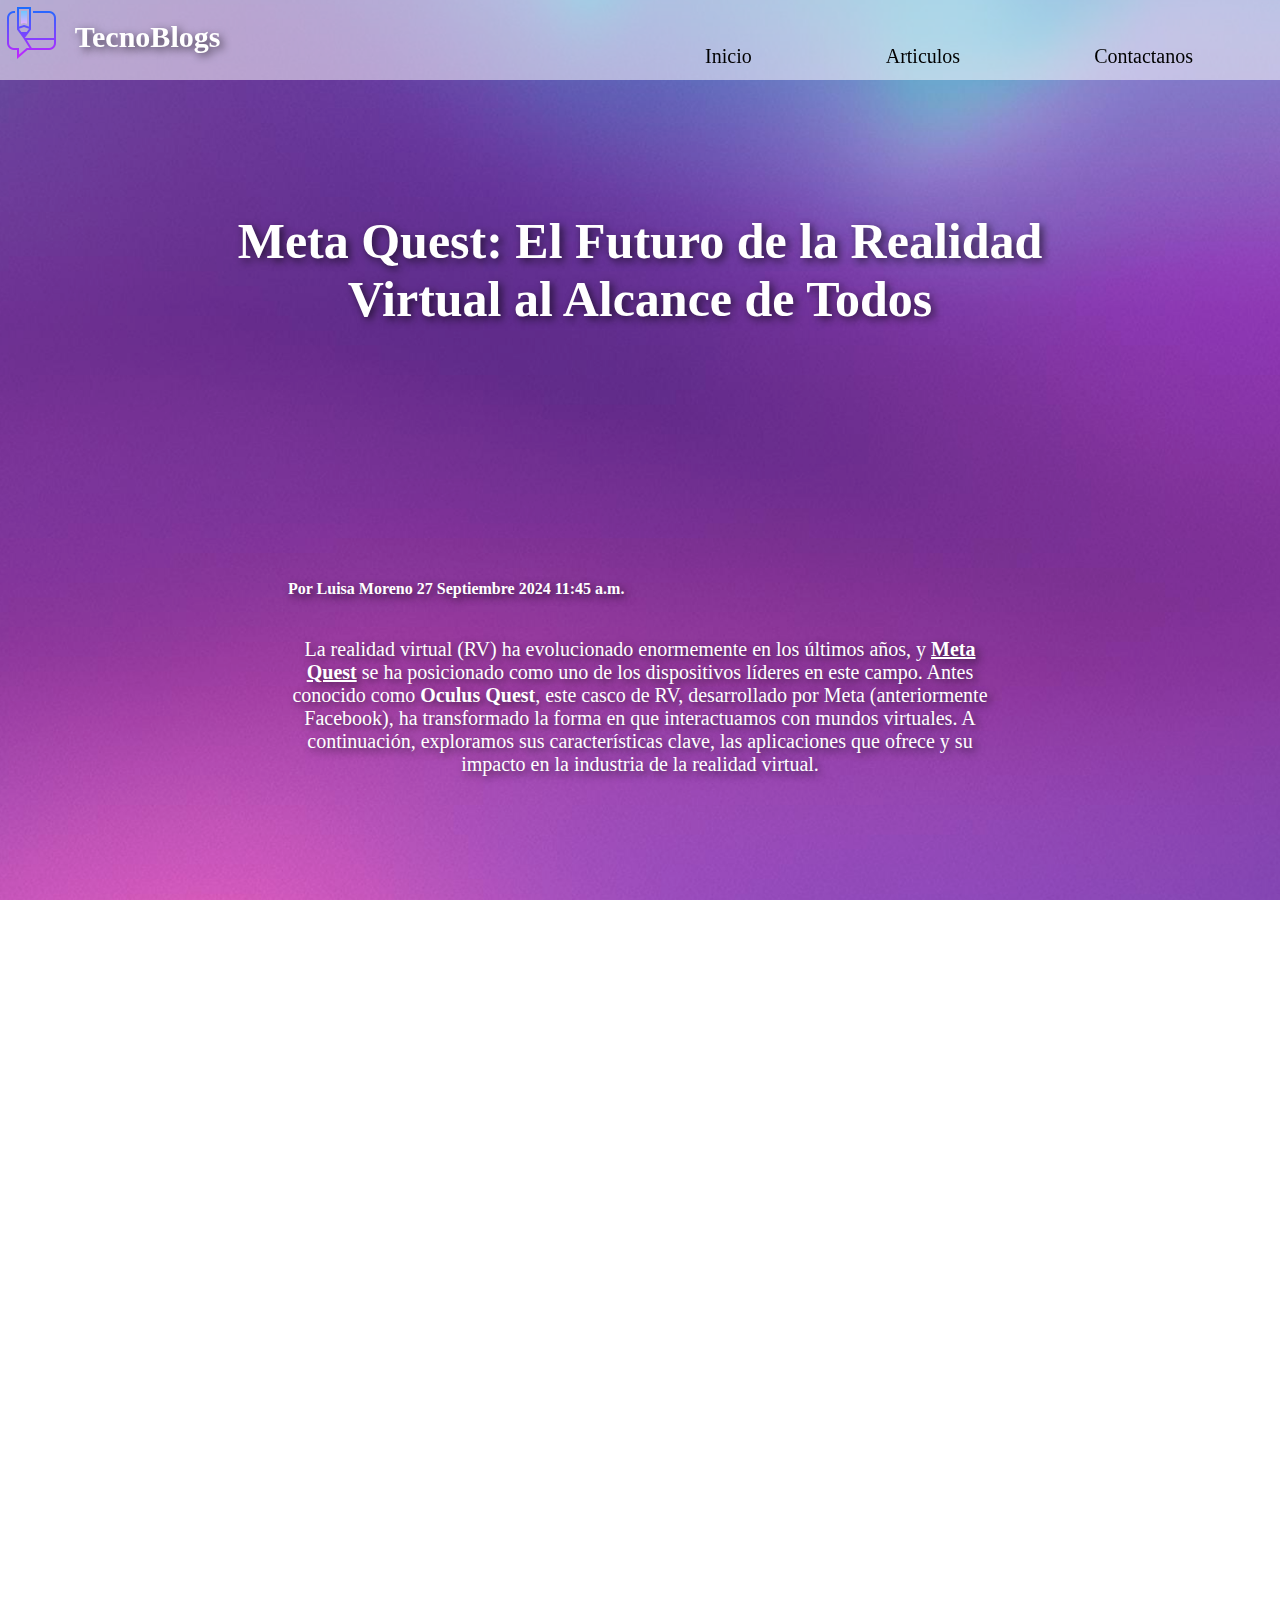
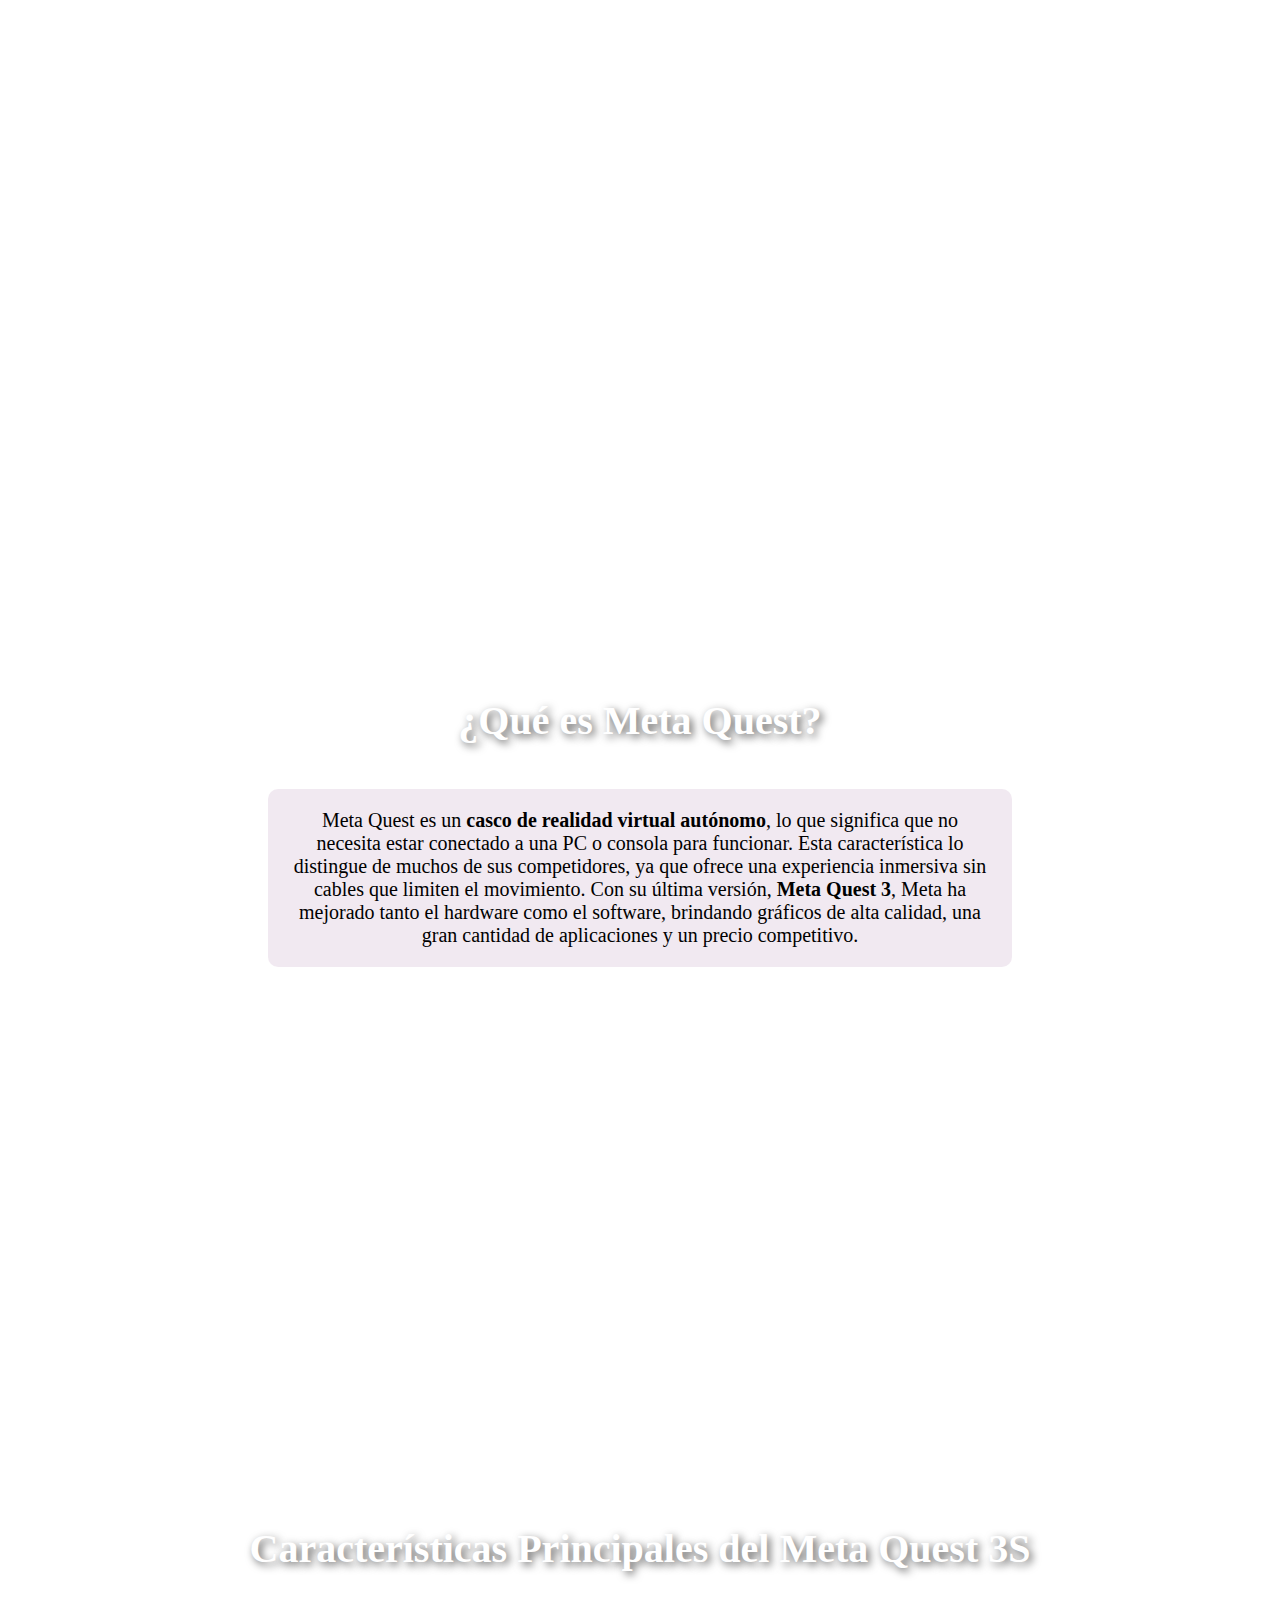
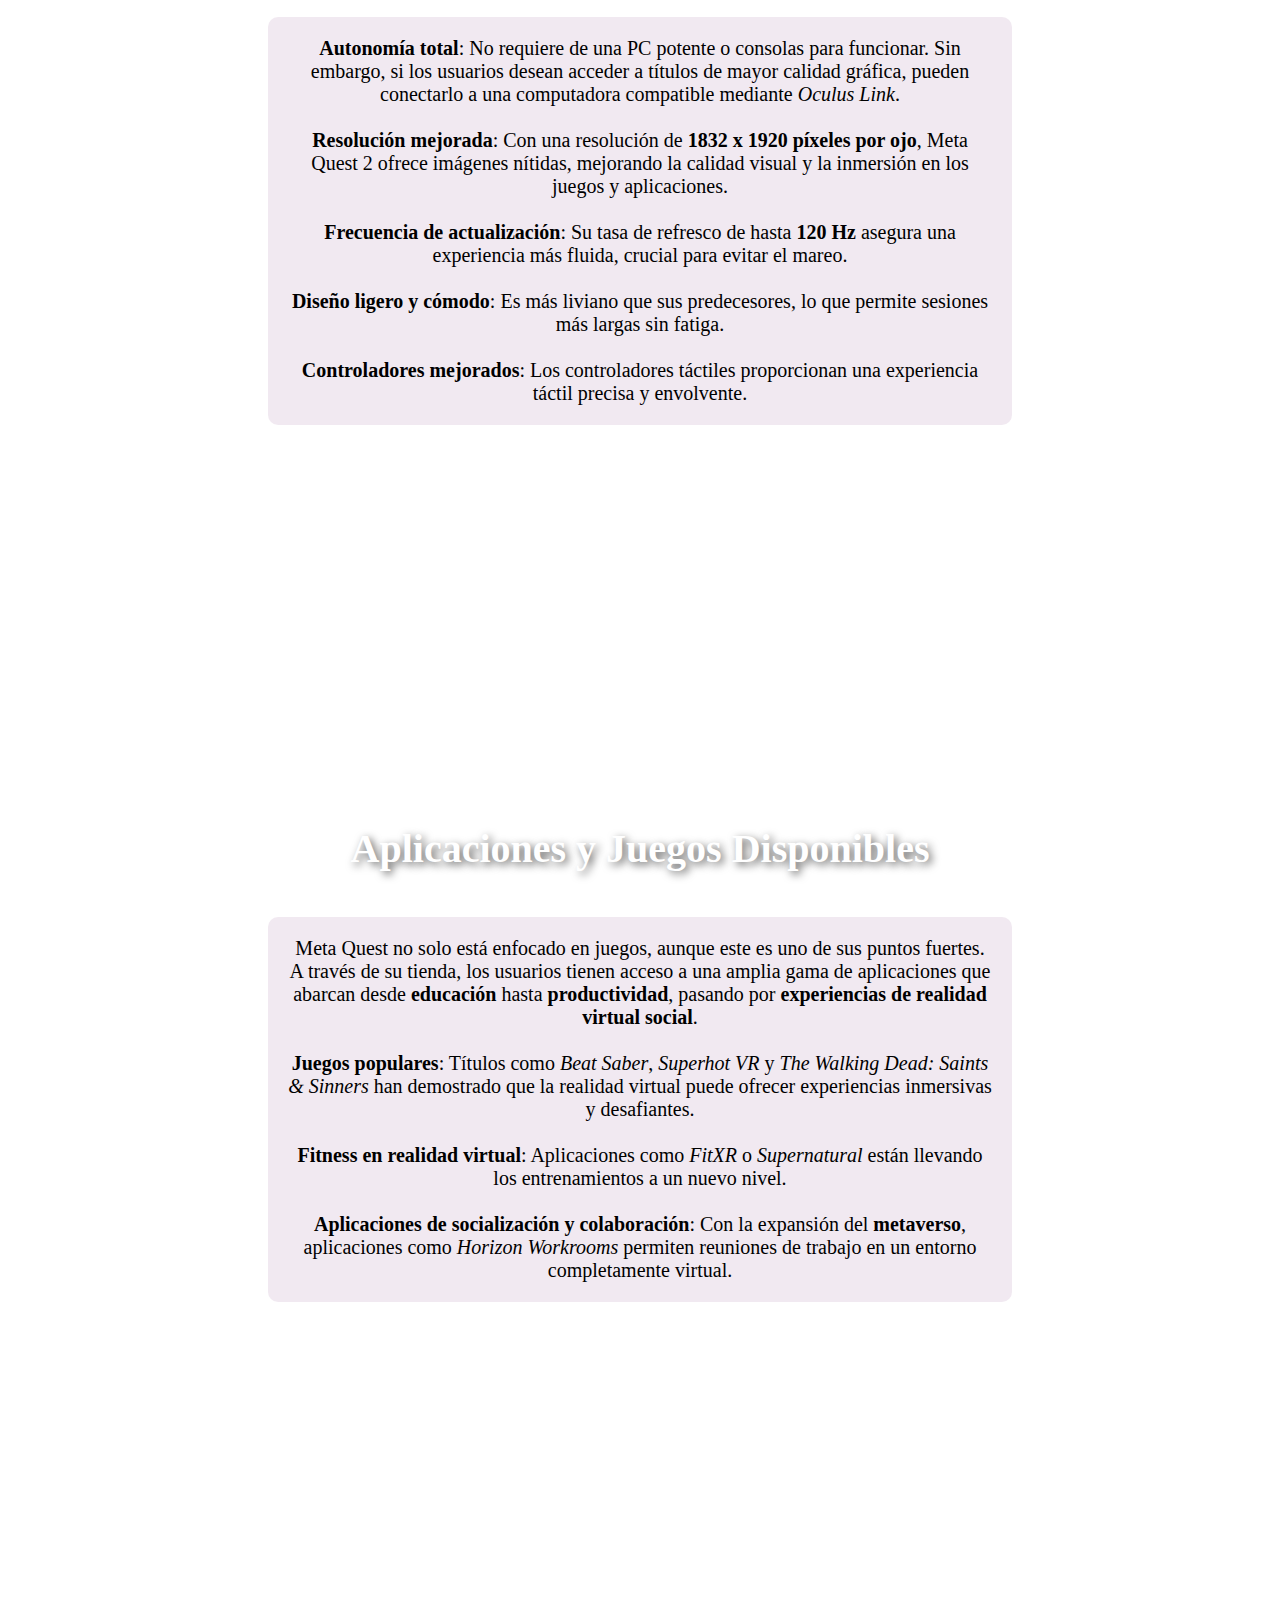
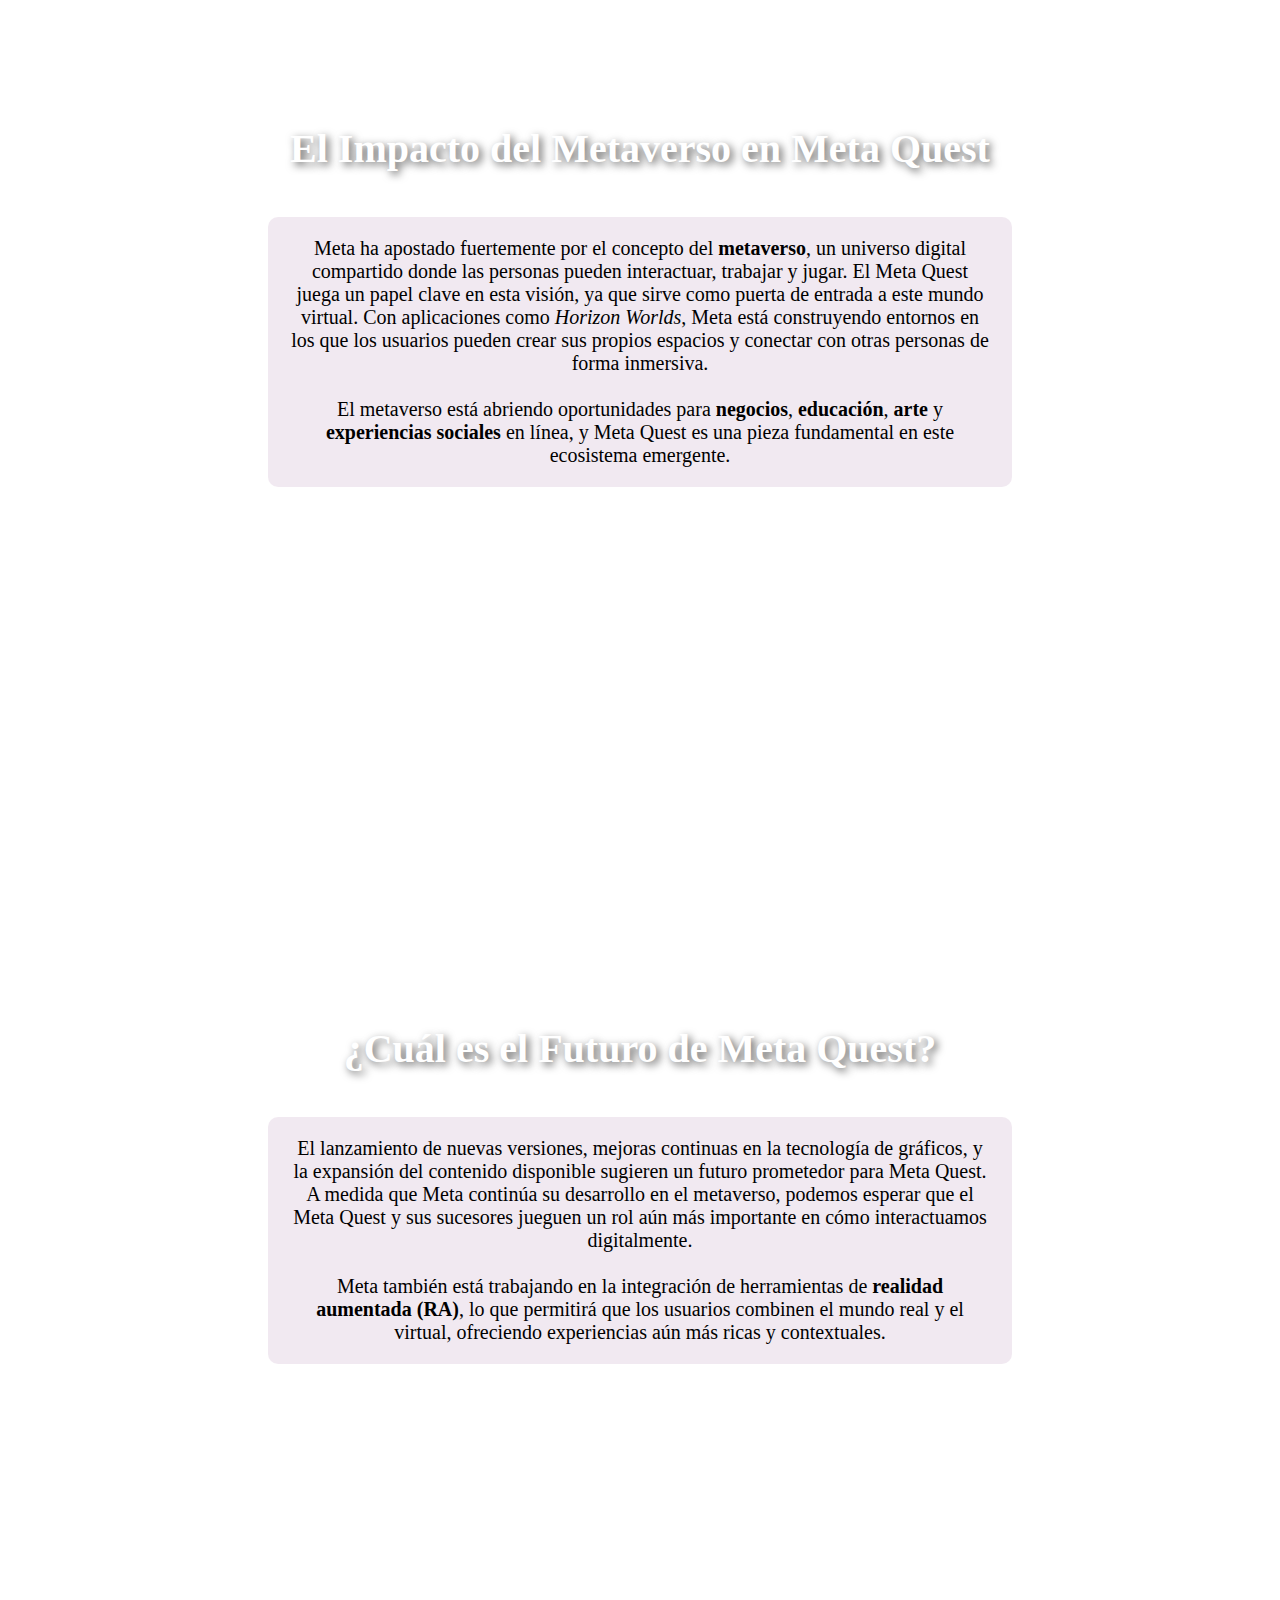
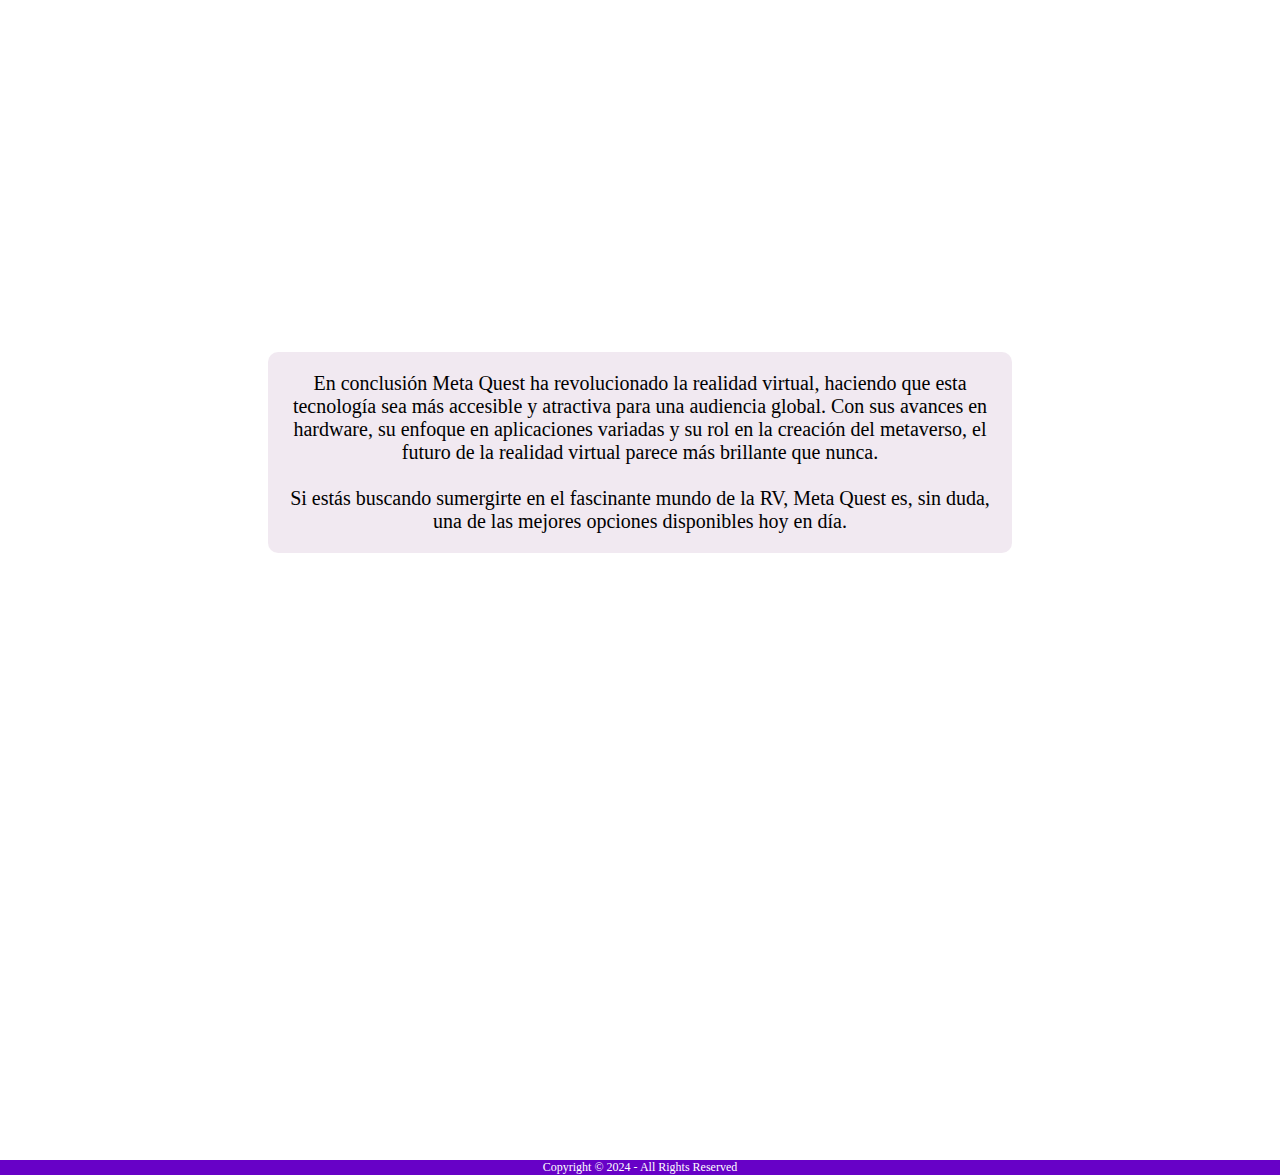
==== commit e3d7d48f: "TecnoBlogs" ====
--- a/articulo.html
+++ b/articulo.html
@@ -12,7 +12,7 @@
         <header>
             <a href="index.html" class="logo"><img src="img/icon.png" alt="Logo"></a>
             <div class="cab_nav">
-                <h1 class="blog">Blog</h1>
+                <h1 class="blog">TecnoBlogs</h1>
                 <nav class="menu">
                     <ul class="nave">
                         <li><a href="index.html">Inicio</a></li>
@@ -20,8 +20,8 @@
                             <ul class="subnave">
                                 <li><a href="articulo.html">Meta Quest</a></li>
                                 <li><a href="book.html">Libros de programación</a></li>
-                                <li><a href="articulo.html">Articulo 3</a></li>
-                                <li><a href="articulo.html">Articulo 4</a></li>
+                                <li><a href="karem.html">¿Como poner audio en tu html?</a></li>
+                                <li><a href="articulo2.html">¿Como insertar un video en HTML?</a></li>
                             </ul>
                         </li>
                         <li><a href="contacto.html">Contactanos</a></li>
--- a/articulo.css
+++ b/articulo.css
@@ -149,4 +149,5 @@
     text-align: center;
     background-color: rgb(103, 1, 199);
     color: #fff;
-}+}
+
--- a/index.css
+++ b/index.css
@@ -137,4 +137,111 @@
 
 .post p:hover {
     transform: scale(1.1); 
+}
+
+.Contenedor{
+    background: url(img/img.png);
+    width: 100%;
+    height: 120vh;
+    background-position: center;
+    background-size: cover;
+    background-attachment: fixed;
+    display: flex;
+    align-items: center;
+}
+
+.Contenedor h2{
+    color: white;
+    font-family: 'Roboto', sans-serif;
+    font-size: 20px;
+    padding: 15px;
+}
+
+.Contenedor p{
+    color: white;
+    font-family: 'Roboto', sans-serif;
+    font-size: 10px;
+    letter-spacing: 1px;
+    padding: 15px;
+}
+
+.sec_1{
+  text-align: center;
+  background-color: rgb(68, 68, 65, 0.7);
+  padding: 15px;
+  border-radius: 10px;
+  border: 3px double black;
+  margin: auto;
+  width: 200px;
+}
+
+  .sec_1 img{
+    width: 80%;
+    border-radius: 5px;
+}
+
+  .sec_2{
+    color: white;
+  text-align: center;
+  background-color: rgb(68, 68, 65, 0.7);
+  padding: 15px;
+  border-radius: 10px;
+  border: 3px double black;
+  width: 200px;
+  margin: auto;
+ 
+}
+
+  .sec_2 img{
+    width: 80%;
+    border-radius: 5px;
+}
+
+  .sec_3{
+    color: white;
+  text-align: center;
+  background-color: rgb(68, 68, 65, 0.7);
+  padding: 15px;
+  border-radius: 10px;
+  border: 3px double black;
+  width: 200px; 
+  margin: auto;
+  
+}
+
+  .sec_3 img{
+    width: 80%;
+    border-radius: 5px;
+}
+
+  .sec_4{
+    color: white;
+  text-align: center;
+  background-color: rgb(68, 68, 65, 0.7);
+  padding: 15px;
+  border-radius: 10px;
+  border: 3px double black;
+  width: 200px;
+  margin: auto;
+  
+}
+
+  .sec_4 img{
+    width: 80%;
+    border-radius: 5px;
+}
+
+  button{
+    background-color: white;
+  font-size: 16px;
+  border-radius: 5px;
+  font-family: 'Roboto', sans-serif;
+  padding: 5px;
+  cursor: pointer;
+}
+
+footer{
+    text-align: center;
+    background-color: rgb(103, 1, 199);
+    color: #fff;
 }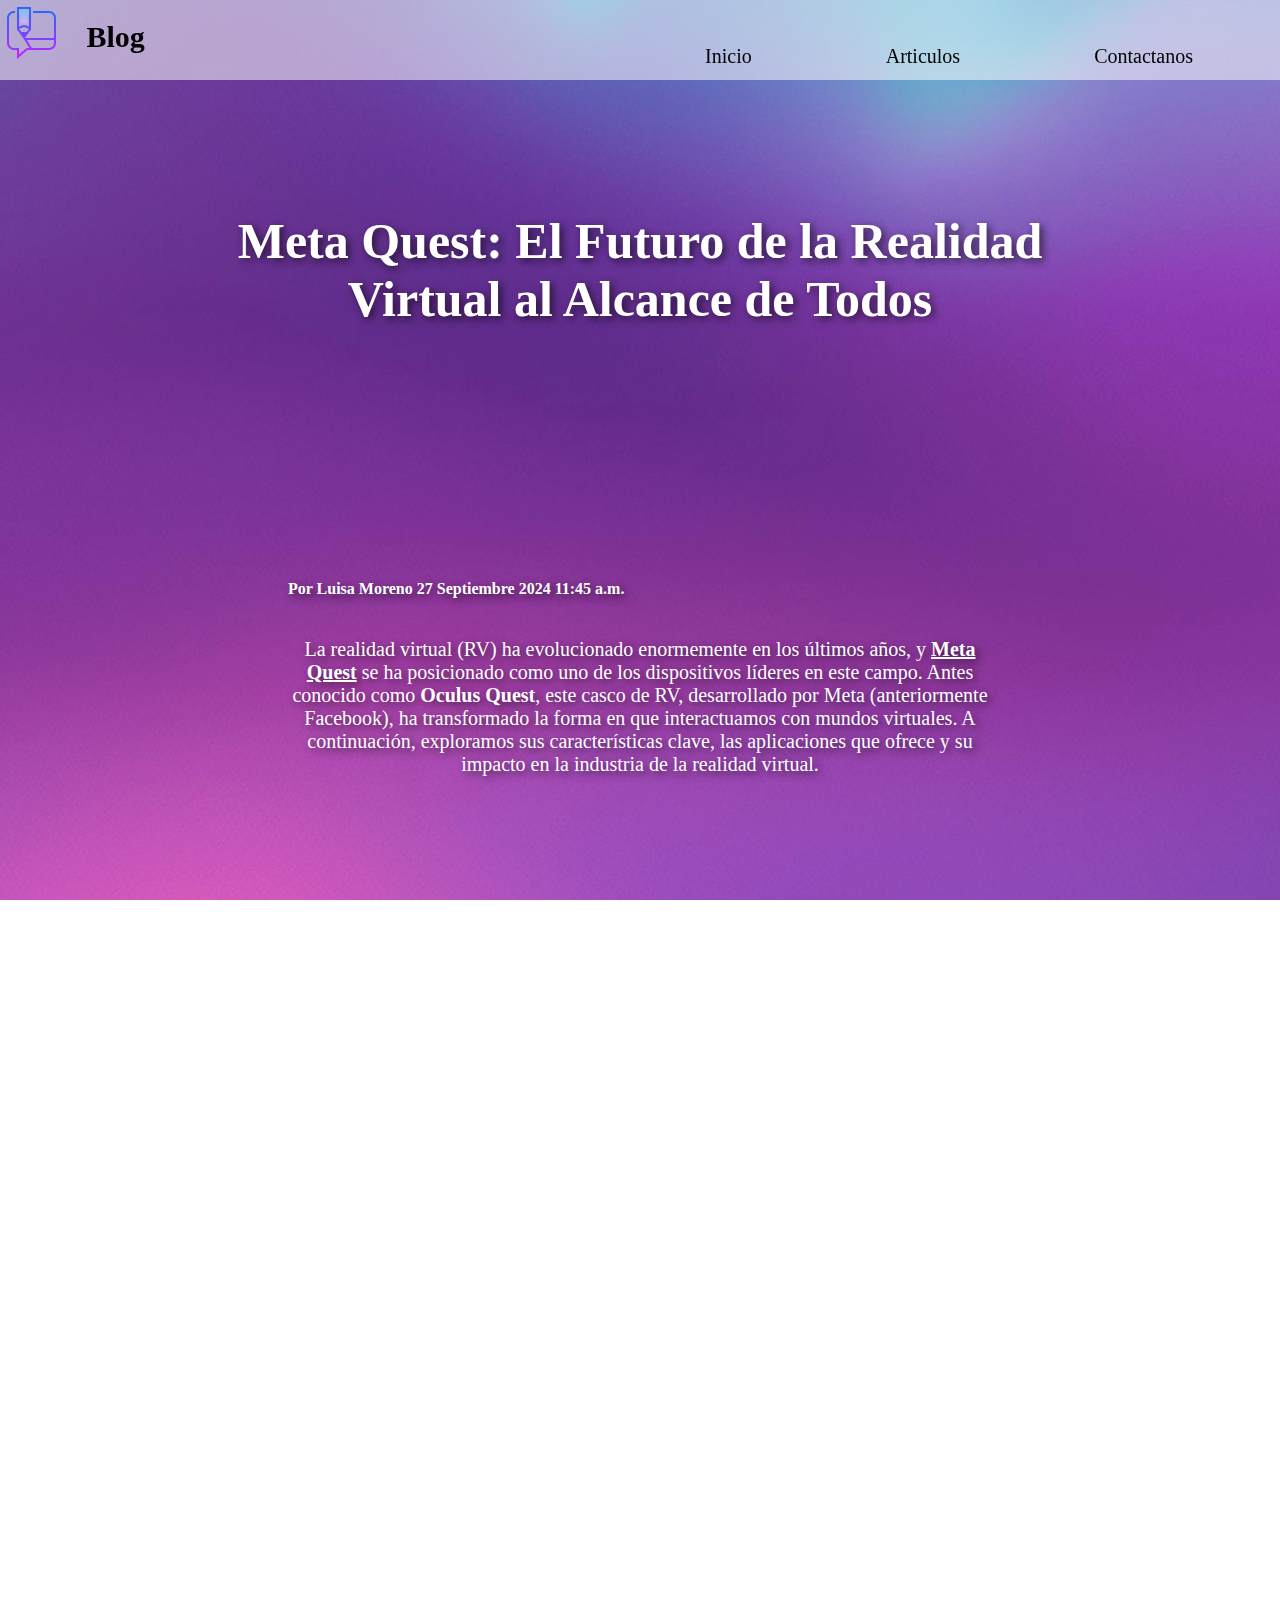
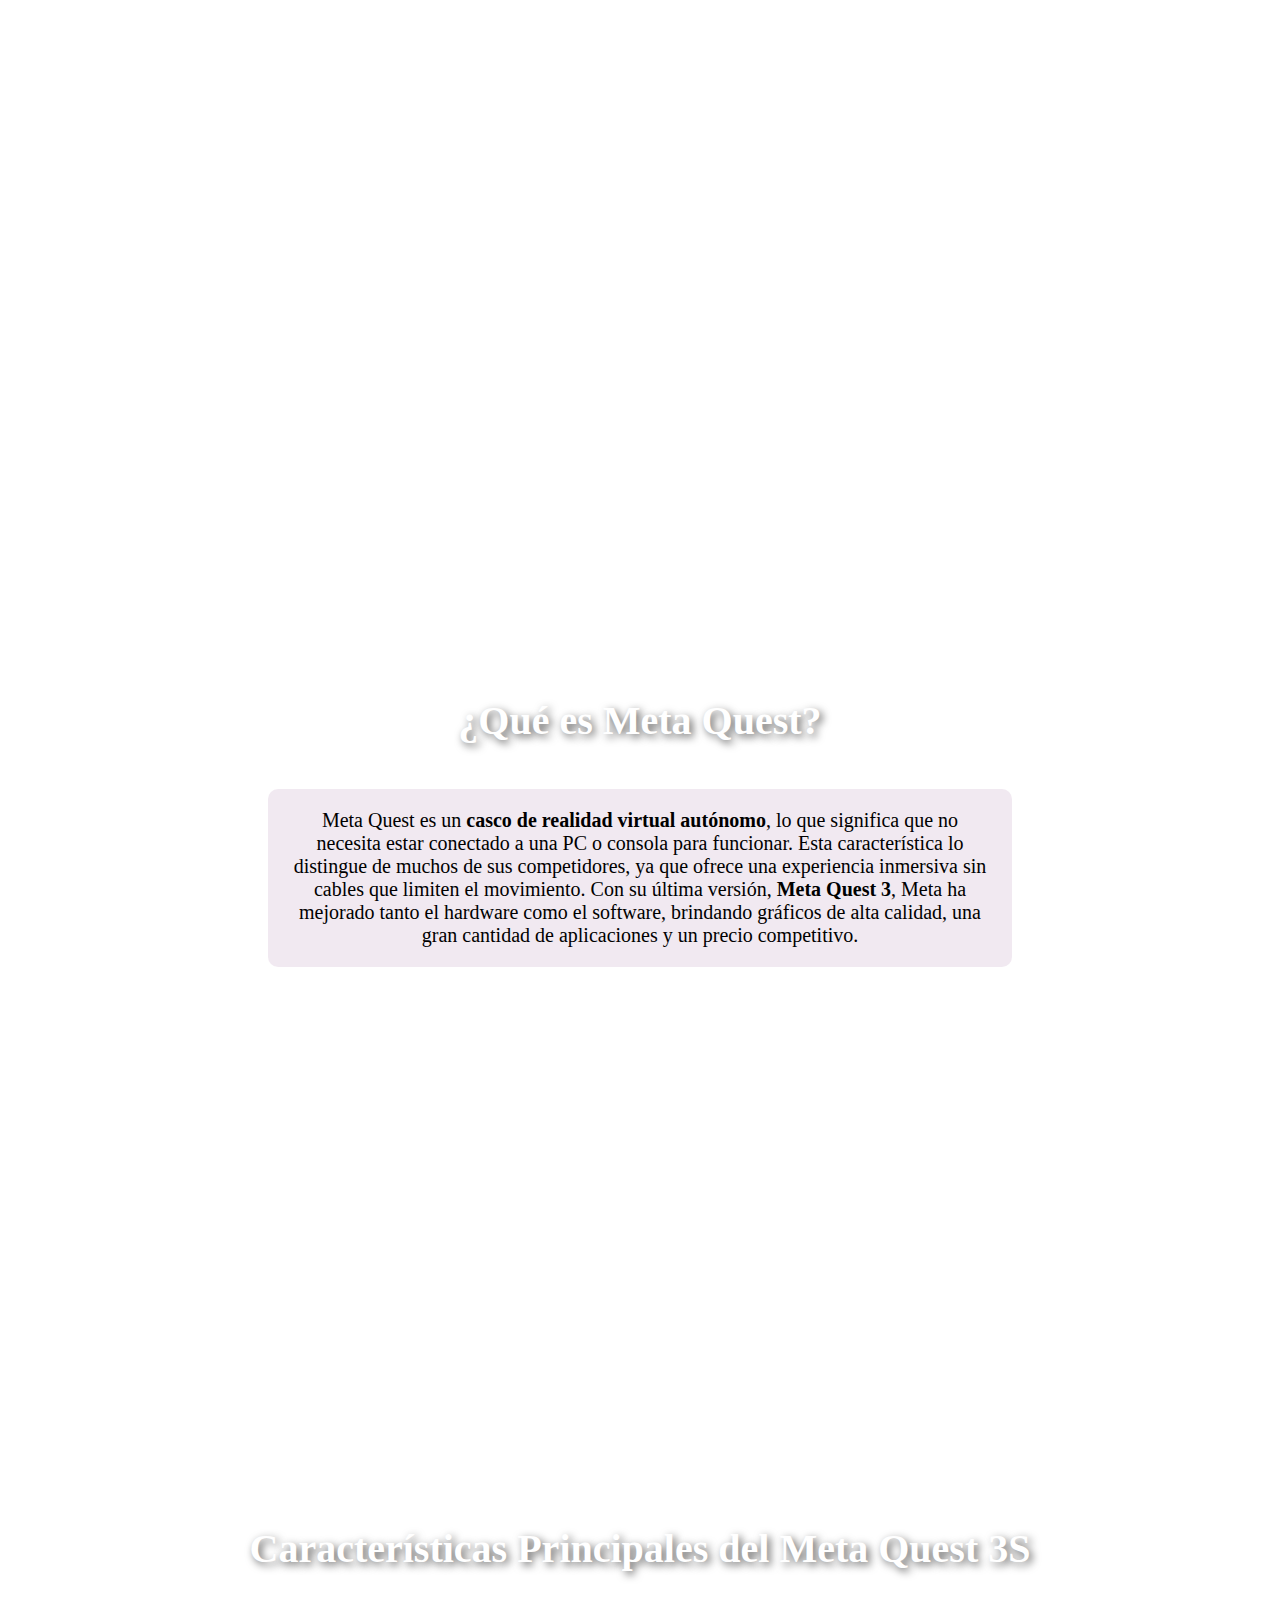
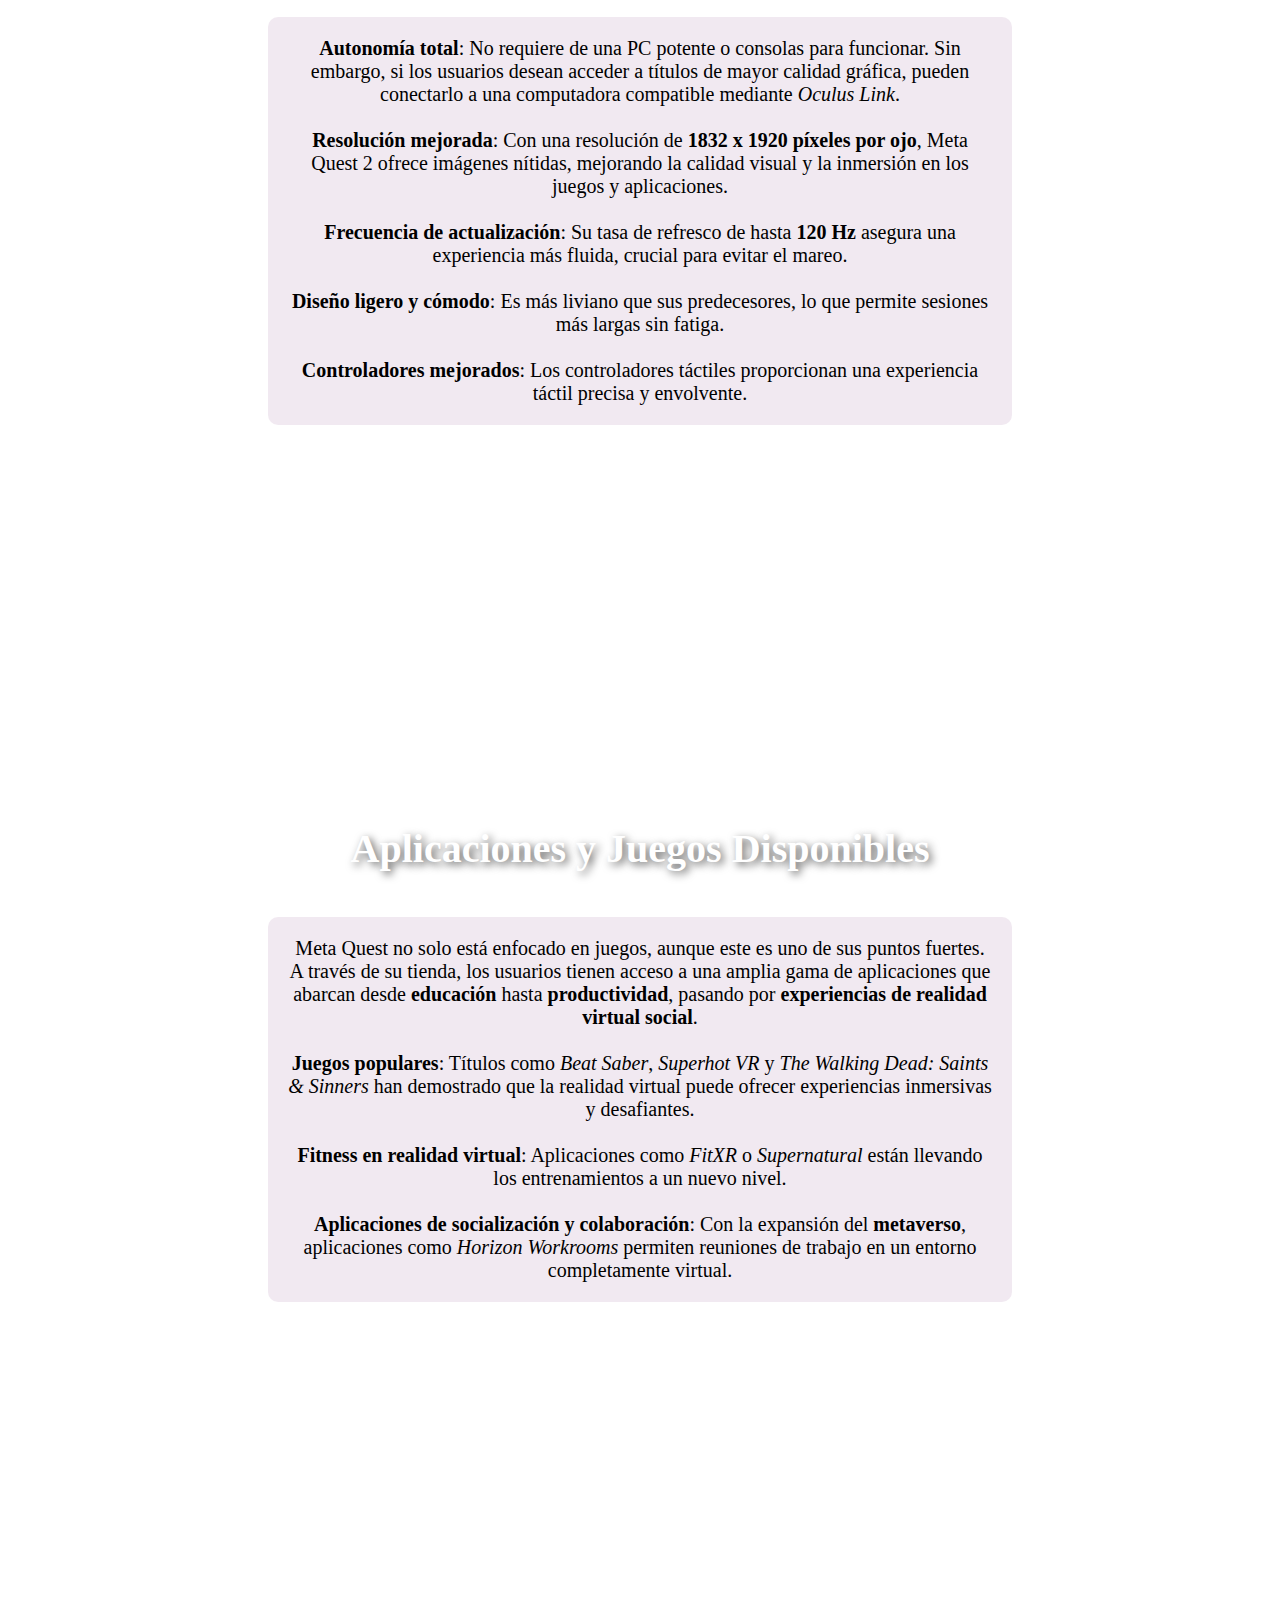
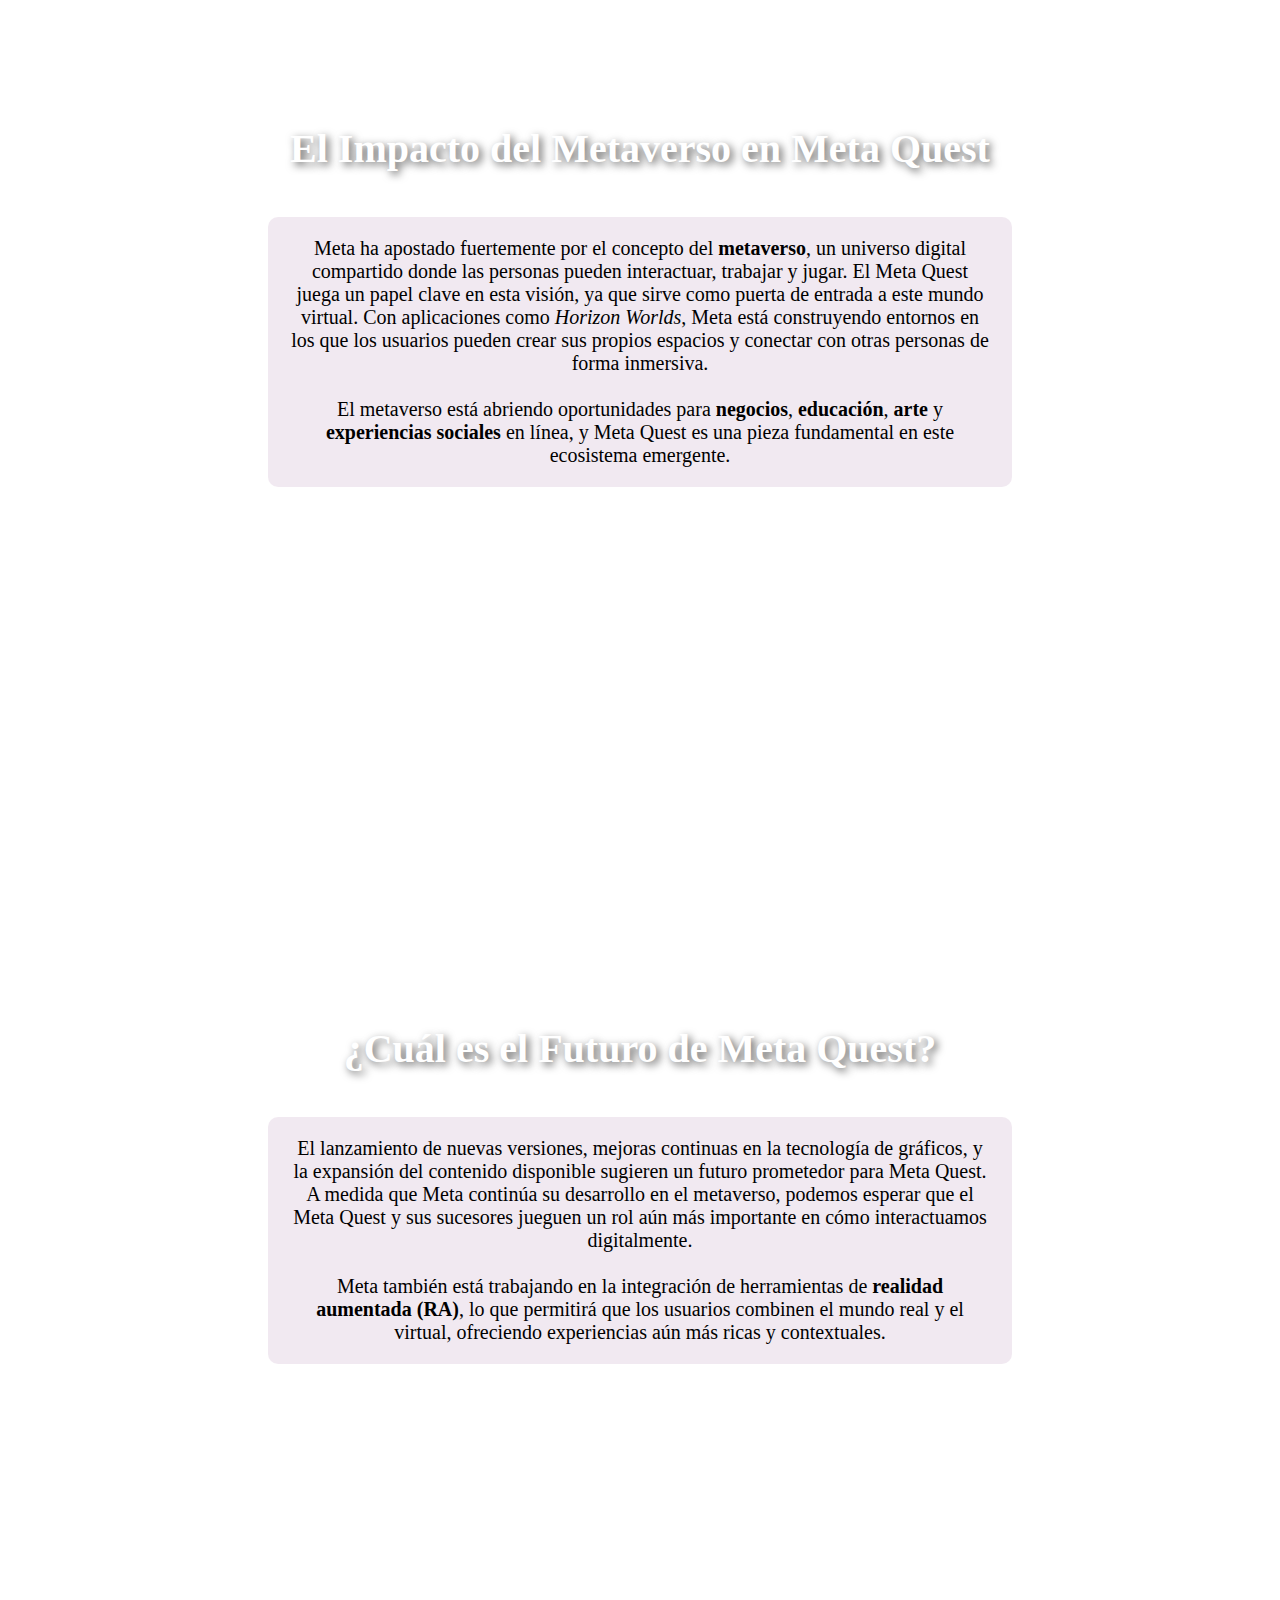
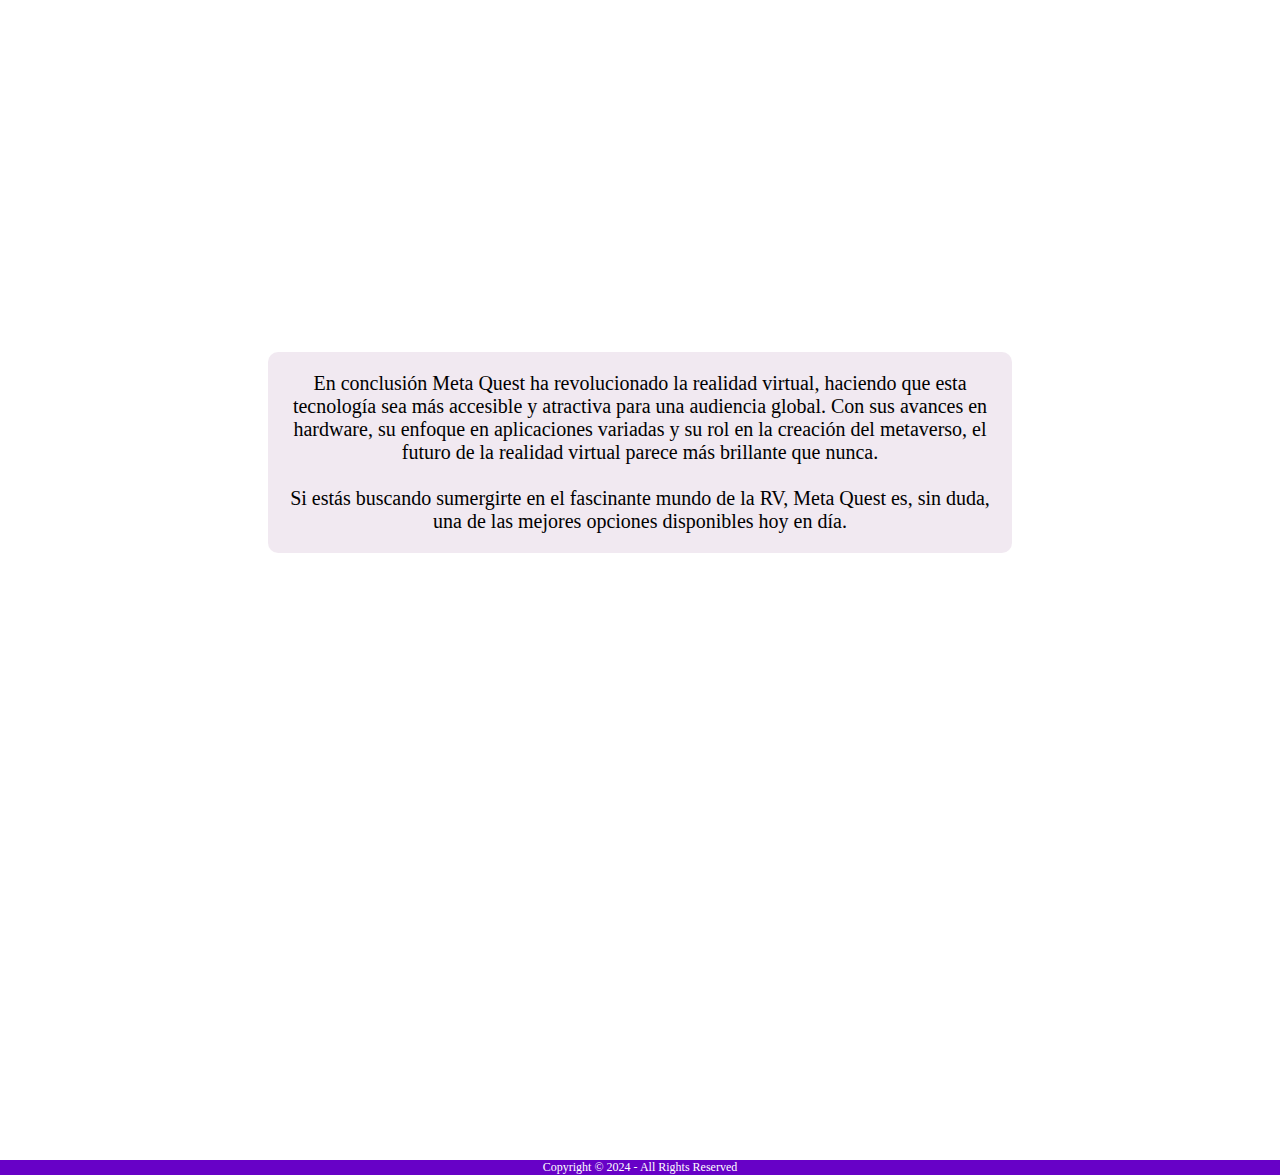
==== commit ec52565f: "updt" ====
--- a/articulo.html
+++ b/articulo.html
@@ -12,16 +12,16 @@
         <header>
             <a href="index.html" class="logo"><img src="img/icon.png" alt="Logo"></a>
             <div class="cab_nav">
-                <h1 class="blog">TecnoBlogs</h1>
+                <h1 class="blog">Blog</h1>
                 <nav class="menu">
                     <ul class="nave">
                         <li><a href="index.html">Inicio</a></li>
                         <li><a href="index.html">Articulos</a>
                             <ul class="subnave">
-                                <li><a href="articulo.html">Meta Quest</a></li>
-                                <li><a href="book.html">Libros de programación</a></li>
-                                <li><a href="karem.html">¿Como poner audio en tu html?</a></li>
-                                <li><a href="articulo2.html">¿Como insertar un video en HTML?</a></li>
+                                <li><a href="articulo.html">Articulo 1</a></li>
+                                <li><a href="articulo.html">Articulo 2</a></li>
+                                <li><a href="articulo.html">Articulo 3</a></li>
+                                <li><a href="articulo.html">Articulo 4</a></li>
                             </ul>
                         </li>
                         <li><a href="contacto.html">Contactanos</a></li>
--- a/articulo.css
+++ b/articulo.css
@@ -149,5 +149,4 @@
     text-align: center;
     background-color: rgb(103, 1, 199);
     color: #fff;
-}
-
+}--- a/index.css
+++ b/index.css
@@ -36,16 +36,14 @@
 
 .blog{
     width: 120px;
-    padding: 0px 30px;
+    padding: 0px 20px;
     float: left;
     position: relative;
     top: 5%;
     left: 2%;
     font-size: 30px;
     font-family: Cambria, Cochin, Georgia, Times, 'Times New Roman', serif;
-    z-index: 1;
-    color: white;
-    text-shadow: 3px 3px 8px rgba(0, 0, 0, 0.649);
+    z-index: 1; 
 }
 
 .logo{
@@ -68,7 +66,7 @@
 }
 
 nav li a:hover{
-    background-color: #5bbef7;
+    background-color: #ababab;
     color: white;
 }
 
@@ -103,145 +101,6 @@
 }
 
 .subnave li a:hover {
-    background-color: #5bbef7;
+    background-color: #ababab;
     color: white;
-}
-
-.post{
-    background: url(img/img_2.jpg);
-    width: 100%;
-    height: 120vh;
-    background-position: center;
-    background-size: cover;
-    background-attachment: fixed;
-    display: flex;
-    justify-content: center;
-    align-items: center;
-}
-
-.post p{
-    font-family: 'Roboto', sans-serif;
-    font-size: 25px;
-    color: black;
-    text-shadow: 3px 3px 8px rgb(255, 253, 253); 
-    text-align: center;
-    padding: 20px;
-    text-align: center;
-    max-width: 60%;
-    margin: 0 auto;
-    background-color: rgba(255, 255, 255, 0.721);
-    border-radius: 10px;
-    letter-spacing: 2px;
-    line-height: 150%;
-}
-
-.post p:hover {
-    transform: scale(1.1); 
-}
-
-.Contenedor{
-    background: url(img/img.png);
-    width: 100%;
-    height: 120vh;
-    background-position: center;
-    background-size: cover;
-    background-attachment: fixed;
-    display: flex;
-    align-items: center;
-}
-
-.Contenedor h2{
-    color: white;
-    font-family: 'Roboto', sans-serif;
-    font-size: 20px;
-    padding: 15px;
-}
-
-.Contenedor p{
-    color: white;
-    font-family: 'Roboto', sans-serif;
-    font-size: 10px;
-    letter-spacing: 1px;
-    padding: 15px;
-}
-
-.sec_1{
-  text-align: center;
-  background-color: rgb(68, 68, 65, 0.7);
-  padding: 15px;
-  border-radius: 10px;
-  border: 3px double black;
-  margin: auto;
-  width: 200px;
-}
-
-  .sec_1 img{
-    width: 80%;
-    border-radius: 5px;
-}
-
-  .sec_2{
-    color: white;
-  text-align: center;
-  background-color: rgb(68, 68, 65, 0.7);
-  padding: 15px;
-  border-radius: 10px;
-  border: 3px double black;
-  width: 200px;
-  margin: auto;
- 
-}
-
-  .sec_2 img{
-    width: 80%;
-    border-radius: 5px;
-}
-
-  .sec_3{
-    color: white;
-  text-align: center;
-  background-color: rgb(68, 68, 65, 0.7);
-  padding: 15px;
-  border-radius: 10px;
-  border: 3px double black;
-  width: 200px; 
-  margin: auto;
-  
-}
-
-  .sec_3 img{
-    width: 80%;
-    border-radius: 5px;
-}
-
-  .sec_4{
-    color: white;
-  text-align: center;
-  background-color: rgb(68, 68, 65, 0.7);
-  padding: 15px;
-  border-radius: 10px;
-  border: 3px double black;
-  width: 200px;
-  margin: auto;
-  
-}
-
-  .sec_4 img{
-    width: 80%;
-    border-radius: 5px;
-}
-
-  button{
-    background-color: white;
-  font-size: 16px;
-  border-radius: 5px;
-  font-family: 'Roboto', sans-serif;
-  padding: 5px;
-  cursor: pointer;
-}
-
-footer{
-    text-align: center;
-    background-color: rgb(103, 1, 199);
-    color: #fff;
 }